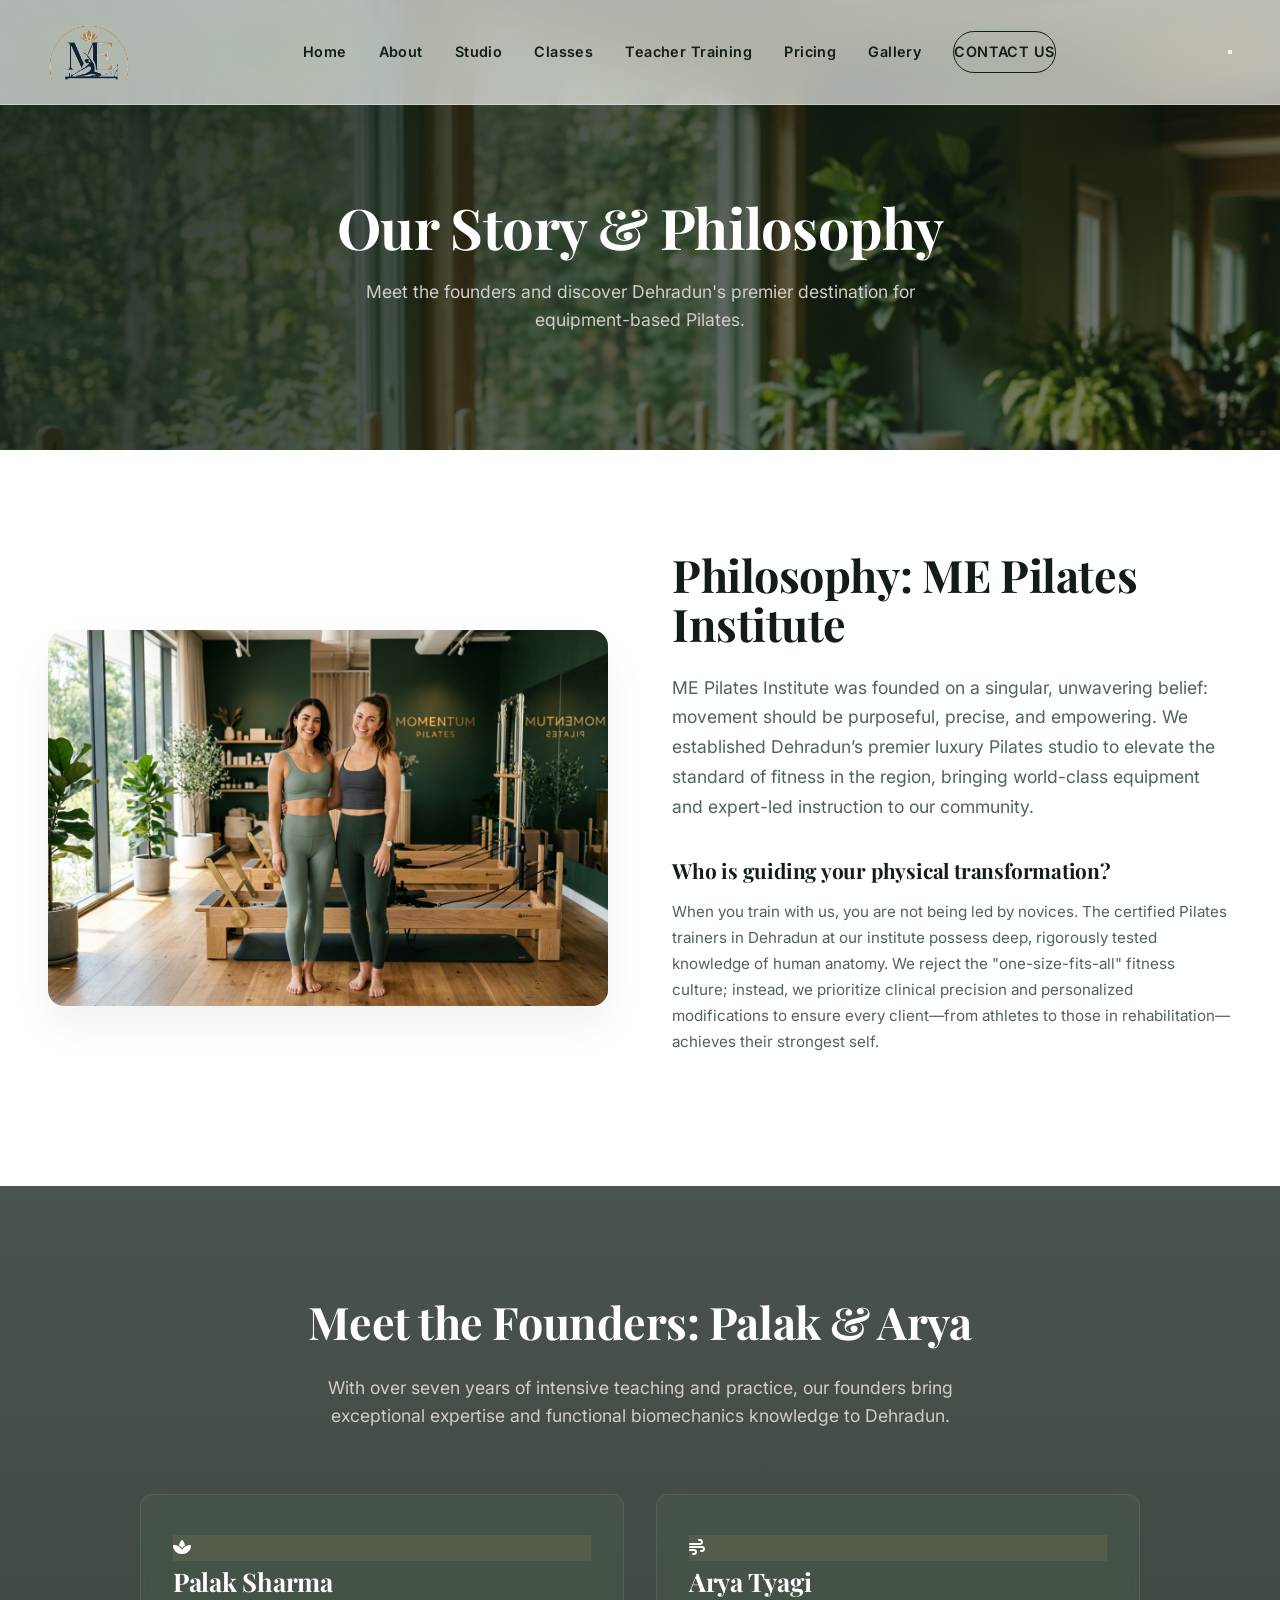
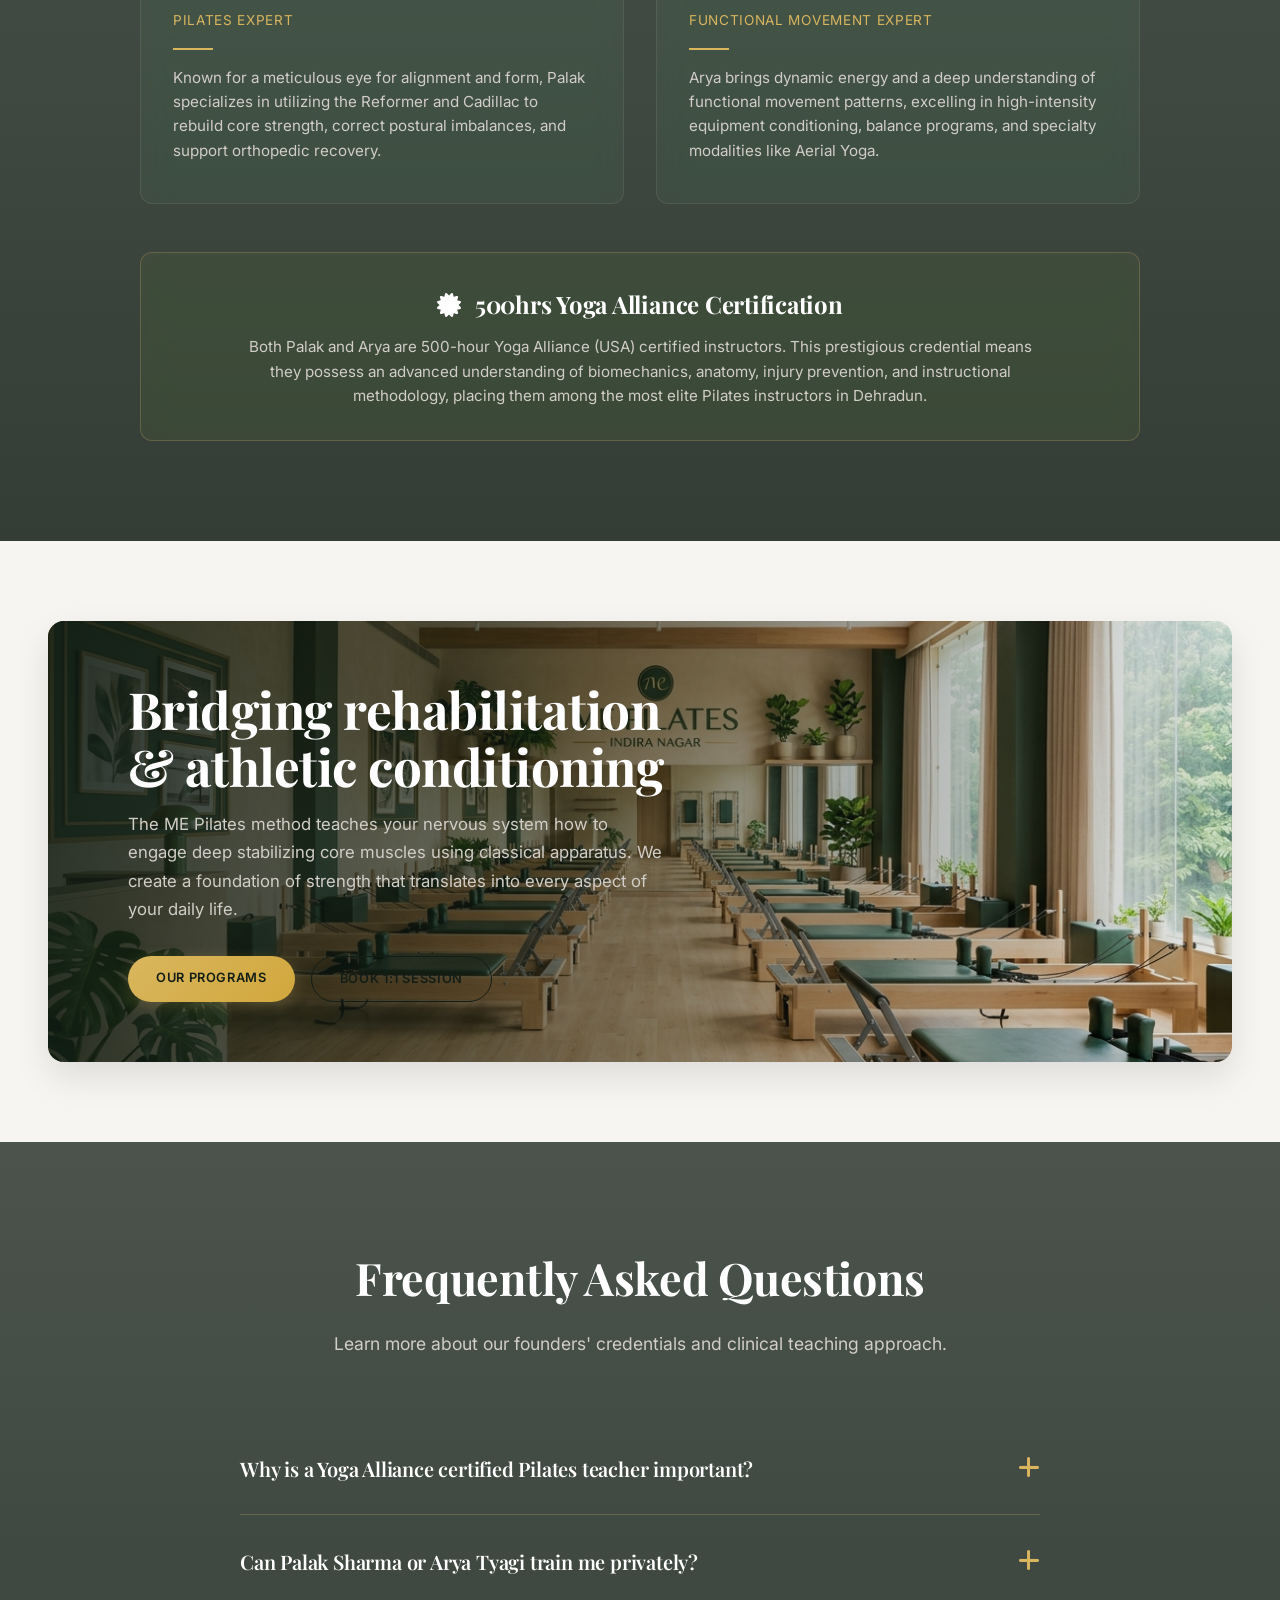
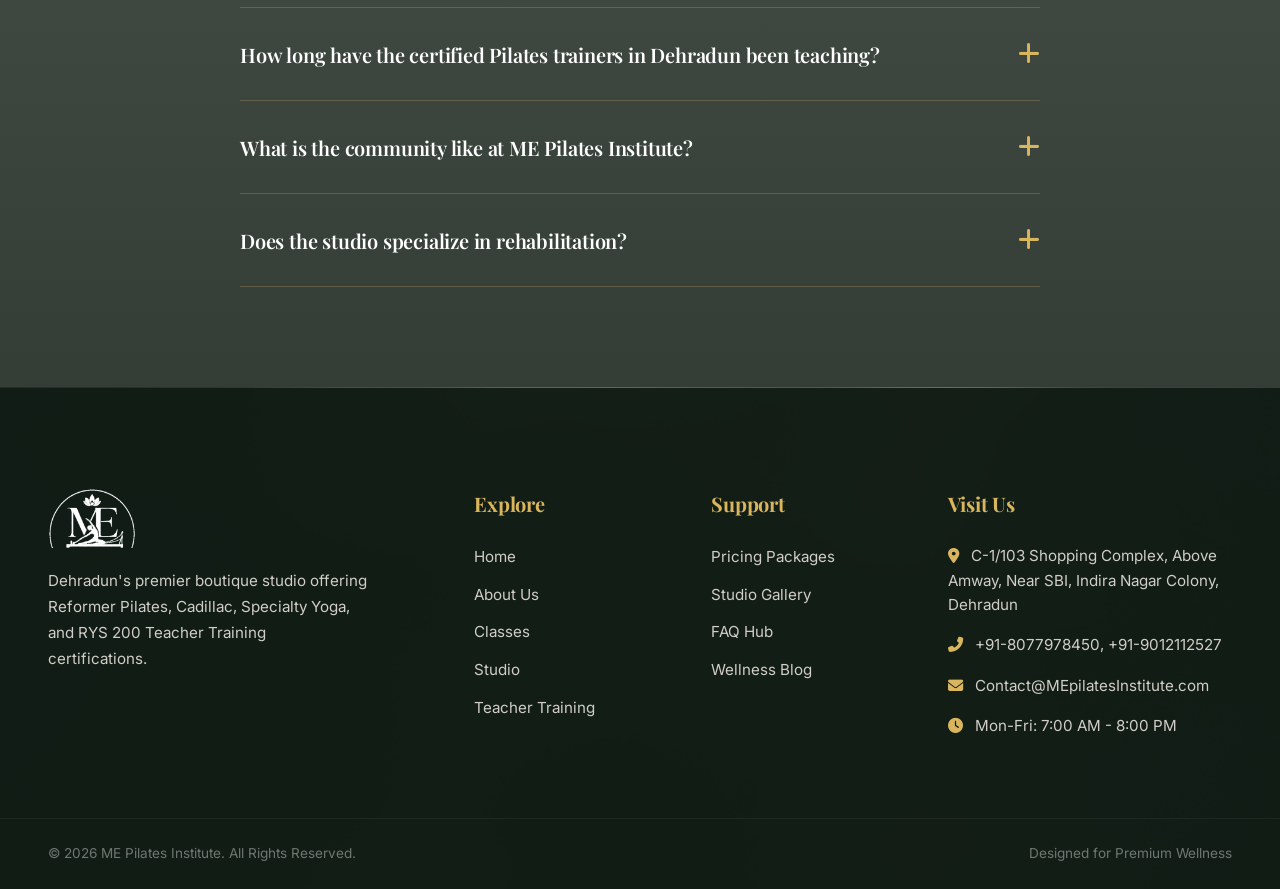
==== about-us.html @ 4b0d1c43 "feat: initial commit of premium ME Pilates Institute website" ====
<!DOCTYPE html>
<html lang="en">
<head>
    <meta charset="UTF-8">
    <meta name="viewport" content="width=device-width, initial-scale=1.0">
    <title>About Us | Certified Pilates Instructors in Dehradun</title>
    <meta name="description" content="Meet Palak Sharma and Arya Tyagi, 500-hour Yoga Alliance certified founders of ME Pilates Institute. Discover our mission to empower through mindful movement.">
    <link rel="icon" type="image/png" href="favicon.png">
    
    <script type="application/ld+json">
    {
      "@context": "https://schema.org",
      "@type": "WebPage",
      "@id": "https://mepilatesinstitute.com/about-us.html#webpage",
      "url": "https://mepilatesinstitute.com/about-us.html",
      "name": "About Us | Certified Pilates Instructors in Dehradun",
      "description": "Meet Palak Sharma and Arya Tyagi, 500-hour Yoga Alliance certified founders of ME Pilates Institute. Discover our mission to empower through mindful movement.",
      "isPartOf": {
        "@id": "https://mepilatesinstitute.com/#website"
      },
      "breadcrumb": {
        "@id": "https://mepilatesinstitute.com/about-us.html#breadcrumb"
      }
    }
    </script>
    
    <link rel="stylesheet" href="css/style.css">
    <link rel="stylesheet" href="https://cdnjs.cloudflare.com/ajax/libs/font-awesome/6.4.0/css/all.min.css">
    <link href="https://fonts.googleapis.com/css2?family=Playfair+Display:ital,wght@0,400..900;1,400..900&family=Inter:wght@300;400;500;600;700&display=swap" rel="stylesheet">
</head>
<body>
    
    <!-- Premium Navigation Header -->
    <header class="site-header">
        <div class="container nav-container">
            <a href="index.html" class="logo-wrapper">
                <img src="assets/images/logo.png" alt="ME Pilates Institute Logo" class="logo-image">
            </a>
            <nav class="site-nav">
                <ul class="nav-list">
                    <li><a href="index.html">Home</a></li>
                    <li><a href="about-us.html" class="active">About</a></li>
                    <li><a href="pilates-studio-dehradun.html">Studio</a></li>
                    <li><a href="pilates-classes-dehradun.html">Classes</a></li>
                    <li><a href="pilates-teacher-training-dehradun.html">Teacher Training</a></li>
                    <li><a href="pricing.html">Pricing</a></li>
                    <li><a href="gallery.html">Gallery</a></li>
                    <li><a href="contact-us.html" class="btn btn-secondary">Contact Us</a></li>
                </ul>
            </nav>
            <button class="mobile-menu-toggle" aria-label="Toggle Navigation">
                <span class="hamburger-bar"></span>
                <span class="hamburger-bar"></span>
                <span class="hamburger-bar"></span>
            </button>
        </div>
    </header>

    <main class="main-content">
        
        <!-- Subpage Hero Section -->
        <section class="hero-section" style="background-image: url('assets/images/classes_hero.jpg'); min-height: 50vh; padding-top: 140px; padding-bottom: 60px;">
            <div class="container" style="position: relative; z-index: 2; text-align: center;">
                <h1 style="color: var(--color-white); font-size: 3.5rem; line-height: 1.1;">Our Story &amp; <span>Philosophy</span></h1>
                <p style="color: var(--color-light-text); font-size: 1.1rem; max-width: 600px; margin: 20px auto 0 auto; font-family: var(--font-body);">Meet the founders and discover Dehradun's premier destination for equipment-based Pilates.</p>
            </div>
        </section>

        <!-- Our Story / Introduction Split (SS2 Style) -->
        <section class="section-padding" style="background-color: var(--color-white);">
            <div class="container feature-split-layout">
                <div class="split-image-container">
                    <img src="assets/images/about_founders.jpg" alt="Palak Sharma and Arya Tyagi standing in ME Pilates Studio">
                </div>
                <div class="split-text-container">
                    <h2>Philosophy: ME Pilates Institute</h2>
                    <p>ME Pilates Institute was founded on a singular, unwavering belief: movement should be purposeful, precise, and empowering. We established Dehradun’s premier luxury Pilates studio to elevate the standard of fitness in the region, bringing world-class equipment and expert-led instruction to our community.</p>
                    
                    <div style="margin-top: 24px;">
                        <h3 style="margin-bottom: 12px; font-size: 1.3rem;">Who is guiding your physical transformation?</h3>
                        <p style="font-size: 0.95rem; color: var(--color-green-light);">When you train with us, you are not being led by novices. The certified Pilates trainers in Dehradun at our institute possess deep, rigorously tested knowledge of human anatomy. We reject the "one-size-fits-all" fitness culture; instead, we prioritize clinical precision and personalized modifications to ensure every client—from athletes to those in rehabilitation—achieves their strongest self.</p>
                    </div>
                </div>
            </div>
        </section>

        <!-- Founders Profiles Grid (SS2 Style Cards) -->
        <section class="section-padding section-dark section-dark-bg" style="background-image: url('assets/images/about_founders.jpg');">
            <div class="container">
                <div class="section-header">
                    <h2>Meet the Founders: Palak &amp; Arya</h2>
                    <p>With over seven years of intensive teaching and practice, our founders bring exceptional expertise and functional biomechanics knowledge to Dehradun.</p>
                </div>
                
                <div class="grid-cards" style="max-width: 1000px; margin: 0 auto;">
                    <div class="power-glass-card" style="background: rgba(255, 255, 255, 0.04); border-radius: 12px; padding: 40px 32px;">
                        <div class="card-icon" style="background: rgba(213, 178, 99, 0.1);"><i class="fas fa-spa"></i></div>
                        <h3 style="color: var(--color-white); font-size: 1.6rem; margin-bottom: 8px;">Palak Sharma</h3>
                        <span style="font-family: var(--font-body); font-size: 0.85rem; color: var(--color-gold); text-transform: uppercase; letter-spacing: 0.05em; display: block; margin-bottom: 16px;">Pilates Expert</span>
                        <div class="power-card-divider"></div>
                        <p class="power-card-desc" style="font-size: 0.95rem;">Known for a meticulous eye for alignment and form, Palak specializes in utilizing the Reformer and Cadillac to rebuild core strength, correct postural imbalances, and support orthopedic recovery.</p>
                    </div>
                    
                    <div class="power-glass-card" style="background: rgba(255, 255, 255, 0.04); border-radius: 12px; padding: 40px 32px;">
                        <div class="card-icon" style="background: rgba(213, 178, 99, 0.1);"><i class="fas fa-wind"></i></div>
                        <h3 style="color: var(--color-white); font-size: 1.6rem; margin-bottom: 8px;">Arya Tyagi</h3>
                        <span style="font-family: var(--font-body); font-size: 0.85rem; color: var(--color-gold); text-transform: uppercase; letter-spacing: 0.05em; display: block; margin-bottom: 16px;">Functional Movement Expert</span>
                        <div class="power-card-divider"></div>
                        <p class="power-card-desc" style="font-size: 0.95rem;">Arya brings dynamic energy and a deep understanding of functional movement patterns, excelling in high-intensity equipment conditioning, balance programs, and specialty modalities like Aerial Yoga.</p>
                    </div>
                </div>

                <!-- Gold Highlight Credentials Banner -->
                <div class="power-glass-card" style="max-width: 1000px; margin: 48px auto 0 auto; background: rgba(213, 178, 99, 0.06); border: 1px solid rgba(213, 178, 99, 0.25); text-align: center; padding: 32px;">
                    <h3 style="color: var(--color-gold); font-size: 1.5rem; margin-bottom: 12px;"><i class="fas fa-certificate" style="margin-right: 8px;"></i> 500hrs Yoga Alliance Certification</h3>
                    <p style="max-width: 800px; margin: 0 auto; font-size: 0.95rem; line-height: 1.6; color: var(--color-light-text); font-family: var(--font-body);">Both Palak and Arya are 500-hour Yoga Alliance (USA) certified instructors. This prestigious credential means they possess an advanced understanding of biomechanics, anatomy, injury prevention, and instructional methodology, placing them among the most elite Pilates instructors in Dehradun.</p>
                </div>
            </div>
        </section>

        <!-- Our Mission & Method Banner (SS3 Style) -->
        <section class="container">
            <div class="promo-banner" style="background-image: url('assets/images/studio_space.jpg');">
                <div class="promo-banner-content" style="max-width: 700px;">
                    <h2>Bridging rehabilitation <br>&amp; athletic conditioning</h2>
                    <p>The ME Pilates method teaches your nervous system how to engage deep stabilizing core muscles using classical apparatus. We create a foundation of strength that translates into every aspect of your daily life.</p>
                    <div class="promo-btn-container">
                        <a href="pilates-classes-dehradun.html" class="btn btn-primary">Our Programs</a>
                        <a href="contact-us.html" class="btn btn-secondary">Book 1:1 Session</a>
                    </div>
                </div>
            </div>
        </section>

        <!-- FAQ Section -->
        <section class="section-padding section-dark section-dark-bg" style="background-image: url('assets/images/footer_bg.jpg');">
            <div class="container">
                <div class="section-header">
                    <h2>Frequently Asked Questions</h2>
                    <p>Learn more about our founders' credentials and clinical teaching approach.</p>
                </div>
                
                <div class="faq-accordion">
                    <div class="faq-item">
                        <button class="faq-trigger">
                            <h3>Why is a Yoga Alliance certified Pilates teacher important?</h3>
                            <span class="faq-icon"><i class="fas fa-plus"></i></span>
                        </button>
                        <div class="faq-content">
                            <p>The 500-hour Yoga Alliance certification requires rigorous, verified study in anatomy, physiology, and teaching methodology. This ensures your instructor understands how to train your body safely, particularly if you have pre-existing injuries or conditions.</p>
                        </div>
                    </div>
                    
                    <div class="faq-item">
                        <button class="faq-trigger">
                            <h3>Can Palak Sharma or Arya Tyagi train me privately?</h3>
                            <span class="faq-icon"><i class="fas fa-plus"></i></span>
                        </button>
                        <div class="faq-content">
                            <p>Yes, both founders offer Private 1:1 sessions. Due to high demand, their private schedules book up quickly. Please contact the studio directly to inquire about their current availability.</p>
                        </div>
                    </div>
                    
                    <div class="faq-item">
                        <button class="faq-trigger">
                            <h3>How long have the certified Pilates trainers in Dehradun been teaching?</h3>
                            <span class="faq-icon"><i class="fas fa-plus"></i></span>
                        </button>
                        <div class="faq-content">
                            <p>Our founders have over seven years of dedicated, professional teaching experience. They have spent thousands of hours analyzing movement and refining their teaching cues to deliver exceptional results.</p>
                        </div>
                    </div>
                    
                    <div class="faq-item">
                        <button class="faq-trigger">
                            <h3>What is the community like at ME Pilates Institute?</h3>
                            <span class="faq-icon"><i class="fas fa-plus"></i></span>
                        </button>
                        <div class="faq-content">
                            <p>Our studio culture is focused, respectful, and highly supportive. We cater to a demographic that values premium health and wellness, ensuring a distraction-free environment where everyone is committed to their personal progress.</p>
                        </div>
                    </div>
                    
                    <div class="faq-item">
                        <button class="faq-trigger">
                            <h3>Does the studio specialize in rehabilitation?</h3>
                            <span class="faq-icon"><i class="fas fa-plus"></i></span>
                        </button>
                        <div class="faq-content">
                            <p>Yes. Our instructors' extensive training allows them to safely program workouts for individuals recovering from back injuries, joint replacements, and postural chronic pain, working in tandem with your medical professional's advice.</p>
                        </div>
                    </div>
                </div>
            </div>
        </section>

    </main>

    <!-- Footer -->
    <footer class="site-footer">
        <div class="container footer-container">
            <div class="footer-brand">
                <img src="assets/images/logo.png" alt="ME Pilates Institute Logo" class="footer-logo" style="height: 60px; width: auto; margin-bottom: 20px; filter: brightness(0) invert(1);">
                <p>Dehradun's premier boutique studio offering Reformer Pilates, Cadillac, Specialty Yoga, and RYS 200 Teacher Training certifications.</p>
            </div>
            
            <div class="footer-links">
                <h4>Explore</h4>
                <ul>
                    <li><a href="index.html">Home</a></li>
                    <li><a href="about-us.html">About Us</a></li>
                    <li><a href="pilates-classes-dehradun.html">Classes</a></li>
                    <li><a href="pilates-studio-dehradun.html">Studio</a></li>
                    <li><a href="pilates-teacher-training-dehradun.html">Teacher Training</a></li>
                </ul>
            </div>

            <div class="footer-links">
                <h4>Support</h4>
                <ul>
                    <li><a href="pricing.html">Pricing Packages</a></li>
                    <li><a href="gallery.html">Studio Gallery</a></li>
                    <li><a href="faq.html">FAQ Hub</a></li>
                    <li><a href="blog.html">Wellness Blog</a></li>
                </ul>
            </div>
            
            <div class="footer-contact">
                <h4>Visit Us</h4>
                <p><i class="fas fa-map-marker-alt" style="color: var(--color-gold); margin-right: 8px;"></i> C-1/103 Shopping Complex, Above Amway, Near SBI, Indira Nagar Colony, Dehradun</p>
                <p><i class="fas fa-phone-alt" style="color: var(--color-gold); margin-right: 8px;"></i> +91-8077978450, +91-9012112527</p>
                <p><i class="fas fa-envelope" style="color: var(--color-gold); margin-right: 8px;"></i> Contact@MEpilatesInstitute.com</p>
                <p><i class="fas fa-clock" style="color: var(--color-gold); margin-right: 8px;"></i> Mon-Fri: 7:00 AM - 8:00 PM</p>
            </div>
        </div>
        
        <div class="container footer-bottom">
            <p>&copy; 2026 ME Pilates Institute. All Rights Reserved.</p>
            <p>Designed for Premium Wellness</p>
        </div>
    </footer>

    <script src="js/main.js"></script>
</body>
</html>
---- css/style.css ----
/* ME Pilates Institute - Premium Modern Design System */

:root {
  /* HSL-based Color Palette */
  --color-green-dark: hsl(145, 25%, 9%);       /* Main dark color (Deep Forest) */
  --color-green-medium: hsl(145, 20%, 15%);   /* Medium forest accent */
  --color-green-light: hsl(145, 12%, 35%);    /* Soft sage green text */
  --color-gold: hsl(43, 62%, 61%);            /* Brushed Gold */
  --color-gold-hover: hsl(43, 62%, 50%);      /* Darker Gold on hover */
  --color-sand-bg: hsl(36, 25%, 96%);         /* Warm light background */
  --color-white: hsl(0, 0%, 100%);
  --color-dark-text: hsl(145, 25%, 15%);
  --color-light-text: hsl(35, 10%, 80%);
  
  /* Fonts - Premium Serif headings & Clean Sans-serif body */
  --font-headings: 'Playfair Display', serif;
  --font-body: 'Inter', sans-serif;
  
  /* Grids & Spacing */
  --container-width: 1600px;
  --base-spacing: 8px;
  
  /* Transitions */
  --transition-smooth: all 0.4s cubic-bezier(0.16, 1, 0.3, 1);
  --transition-fast: all 0.2s ease-in-out;
}

/* Global Reset */
* {
  margin: 0;
  padding: 0;
  box-sizing: border-box;
}

html {
  scroll-behavior: smooth;
  font-size: 16px;
}

body {
  font-family: var(--font-body);
  background-color: var(--color-sand-bg);
  color: var(--color-dark-text);
  line-height: 1.6;
  -webkit-font-smoothing: antialiased;
}

h1, h2, h3, h4 {
  font-family: var(--font-headings);
  font-weight: 700;
  letter-spacing: -0.01em;
  color: var(--color-green-dark);
}

a {
  text-decoration: none;
  color: inherit;
  transition: var(--transition-fast);
}

img {
  max-width: 100%;
  height: auto;
  display: block;
}

/* Container */
.container {
  width: 100%;
  max-width: var(--container-width);
  margin: 0 auto;
  padding: 0 48px;
}

/* --- Premium Sticky Header & Nav --- */
.site-header {
  position: fixed;
  top: 0;
  left: 0;
  right: 0;
  z-index: 1000;
  padding: 24px 0;
  background-color: rgba(255, 255, 255, 0.65);
  backdrop-filter: blur(20px) saturate(180%);
  -webkit-backdrop-filter: blur(20px) saturate(180%);
  border-bottom: 1px solid rgba(255, 255, 255, 0.35);
  box-shadow: 0 4px 30px rgba(0, 0, 0, 0.02);
  transition: var(--transition-smooth);
}

/* Shrink header on scroll - support native scroll animations */
@supports ((animation-timeline: scroll()) and (animation-range: 0% 100%)) {
  @keyframes shrink-header {
    to {
      padding: 12px 0;
      background-color: rgba(255, 255, 255, 0.85);
      border-bottom: 1px solid rgba(255, 255, 255, 0.55);
      box-shadow: 0 8px 32px 0 rgba(17, 29, 21, 0.04);
    }
  }
  
  .site-header {
    animation: shrink-header auto linear both;
    animation-timeline: scroll(block root);
    animation-range: 0px 100px;
  }
}

/* JS Fallback Class (Applied when scroll timeline isn't supported) */
.site-header.shrunk {
  padding: 12px 0;
  background-color: rgba(255, 255, 255, 0.85);
  border-bottom: 1px solid rgba(255, 255, 255, 0.55);
  box-shadow: 0 8px 32px 0 rgba(17, 29, 21, 0.04);
}

.nav-container {
  display: flex;
  justify-content: space-between;
  align-items: center;
}

/* Logo styling */
.logo-wrapper {
  display: flex;
  align-items: center;
}

.logo-image {
  height: 56px;
  width: auto;
  transition: var(--transition-smooth);
}

/* Shrink logo on scroll */
@supports ((animation-timeline: scroll()) and (animation-range: 0% 100%)) {
  @keyframes shrink-logo {
    to {
      height: 42px;
    }
  }
  .logo-image {
    animation: shrink-logo auto linear both;
    animation-timeline: scroll(block root);
    animation-range: 0px 100px;
  }
}

.site-header.shrunk .logo-image {
  height: 42px;
}

.site-nav {
  display: flex;
  align-items: center;
}

.nav-list {
  display: flex;
  list-style: none;
  gap: 32px;
  align-items: center;
}

.nav-list a {
  font-family: var(--font-body);
  font-weight: 600;
  font-size: 0.9rem;
  color: var(--color-green-dark);
  position: relative;
  padding: 8px 0;
  letter-spacing: 0.03em;
}

/* Hover sliding underline */
.nav-list a::after {
  content: '';
  position: absolute;
  bottom: 0;
  left: 0;
  width: 100%;
  height: 2px;
  background-color: var(--color-gold);
  transform: scaleX(0);
  transform-origin: right;
  transition: transform 0.3s cubic-bezier(0.16, 1, 0.3, 1);
}

.nav-list a:hover {
  color: var(--color-gold);
}

.nav-list a:hover::after {
  transform: scaleX(1);
  transform-origin: left;
}

/* --- Premium Buttons --- */
.btn {
  display: inline-block;
  padding: 12px 28px;
  font-family: var(--font-body);
  font-weight: 600;
  font-size: 0.8rem;
  text-transform: uppercase;
  letter-spacing: 0.05em;
  border-radius: 50px; /* Pill shape for premium feel */
  cursor: pointer;
  transition: var(--transition-smooth);
}

.btn-primary {
  background: linear-gradient(135deg, var(--color-gold) 0%, hsl(43, 62%, 53%) 100%);
  color: var(--color-green-dark);
  border: none;
  box-shadow: 0 4px 15px rgba(213, 178, 99, 0.25);
}

.btn-primary:hover {
  transform: translateY(-2px);
  box-shadow: 0 6px 20px rgba(213, 178, 99, 0.35);
  background: linear-gradient(135deg, hsl(43, 62%, 53%) 0%, var(--color-gold) 100%);
}

.btn-secondary {
  background: transparent;
  color: var(--color-green-dark);
  border: 1px solid var(--color-green-dark);
}

.btn-secondary:hover {
  background-color: var(--color-green-dark);
  color: var(--color-white);
  border-color: var(--color-green-dark);
  box-shadow: 0 4px 15px rgba(17, 29, 21, 0.15);
}

.btn-group {
  display: flex;
  gap: 16px;
  flex-wrap: wrap;
}

@media (max-width: 1024px) {
  .btn-group {
    justify-content: center;
  }
}

/* --- Hero Section & Floating Glass Form --- */
.hero-section {
  position: relative;
  min-height: 100vh;
  display: flex;
  align-items: center;
  background-image: url('../assets/images/hero_desktop.jpg');
  background-size: cover;
  background-position: center;
  background-attachment: fixed;
  padding-top: 120px;
  padding-bottom: 60px;
  overflow: hidden;
}

@media (max-width: 768px) {
  .hero-section {
    background-image: url('../assets/images/hero_mobile.jpg');
    background-attachment: scroll; /* Better scroll rendering on mobile */
  }
}

.hero-section::before {
  content: '';
  position: absolute;
  top: 0;
  left: 0;
  right: 0;
  bottom: 0;
  background: linear-gradient(135deg, rgba(17, 29, 21, 0.92) 0%, rgba(17, 29, 21, 0.5) 100%);
  z-index: 1;
}

.hero-grid {
  position: relative;
  z-index: 2;
  display: grid;
  grid-template-columns: 1fr 1fr;
  gap: 64px;
  align-items: center;
}

.hero-text-block {
  color: var(--color-white);
}

.hero-text-block h1 {
  color: var(--color-white);
  font-size: 3.8rem;
  line-height: 1.1;
  margin-bottom: 24px;
}

.hero-text-block h1 span {
  display: block;
  font-style: italic;
  font-weight: 400;
  color: var(--color-gold);
}

.hero-text-block p {
  font-size: 1.15rem;
  line-height: 1.7;
  color: var(--color-light-text);
  margin-bottom: 32px;
  max-width: 500px;
}

/* Glassmorphism Enquiry Card */
.glass-card {
  background: rgba(27, 42, 34, 0.75);
  backdrop-filter: blur(20px) saturate(180%);
  border: 1px solid rgba(255, 255, 255, 0.08);
  border-radius: 12px;
  padding: 24px;
  box-shadow: 0 20px 40px rgba(0, 0, 0, 0.35);
  color: var(--color-white);
  max-width: 440px;
  width: 100%;
  justify-self: end;
}

.glass-card h2 {
  color: var(--color-white);
  font-size: 1.45rem;
  margin-bottom: 8px;
  border-left: 3px solid var(--color-gold);
  padding-left: 10px;
}

.glass-card p {
  color: var(--color-light-text);
  font-size: 0.85rem;
  margin-bottom: 16px;
}

/* Premium Form Elements */
.form-group {
  margin-bottom: 12px;
}

.form-group label {
  display: block;
  font-family: var(--font-body);
  font-weight: 600;
  font-size: 0.7rem;
  text-transform: uppercase;
  letter-spacing: 0.05em;
  color: var(--color-gold);
  margin-bottom: 4px;
}

.form-group input, 
.form-group select, 
.form-group textarea {
  width: 100%;
  padding: 10px 12px;
  background: rgba(255, 255, 255, 0.05);
  border: 1px solid rgba(255, 255, 255, 0.15);
  border-radius: 4px;
  color: var(--color-white);
  font-family: var(--font-body);
  font-size: 0.9rem;
  transition: var(--transition-fast);
}

.form-group input::placeholder, 
.form-group textarea::placeholder {
  color: rgba(255, 255, 255, 0.3);
}

.form-group input:focus, 
.form-group select:focus, 
.form-group textarea:focus {
  outline: none;
  background: rgba(255, 255, 255, 0.08);
  border-color: var(--color-gold);
  box-shadow: 0 0 10px rgba(213, 178, 99, 0.2);
}

.form-group select option {
  background-color: var(--color-green-dark);
  color: var(--color-white);
}

/* --- Section Layouts --- */
.section-padding {
  padding: 100px 0;
}

.section-dark {
  position: relative;
  background-color: var(--color-green-dark);
  color: var(--color-white);
  z-index: 1;
}

.section-dark-bg {
  background-size: cover;
  background-position: center;
  background-attachment: fixed;
}

.section-dark-bg::before {
  content: '';
  position: absolute;
  inset: 0;
  background: linear-gradient(rgba(17, 29, 21, 0.75), rgba(17, 29, 21, 0.85));
  z-index: -1;
}

.section-dark h2,
.section-dark h3,
.section-dark h4 {
  color: var(--color-white) !important;
}

.section-dark h2 span,
.section-dark h3 span,
.section-dark h4 span {
  color: var(--color-gold) !important;
}

.section-header {
  text-align: center;
  max-width: 700px;
  margin: 0 auto 64px auto;
}

.section-header h2 {
  font-size: 2.8rem;
  margin-bottom: 16px;
}

.section-header p {
  color: var(--color-green-light);
  font-size: 1.1rem;
}

.section-dark .section-header p {
  color: var(--color-light-text);
}

/* --- Horizontal Scrolling / Carousel (SS1) --- */
.carousel-container {
  position: relative;
  width: 100%;
}

.carousel-header-flex {
  display: flex;
  justify-content: space-between;
  align-items: flex-end;
  margin-bottom: 40px;
}

.carousel-header-flex h2 {
  font-size: 2.8rem;
  max-width: 600px;
}

.carousel-arrows {
  display: flex;
  gap: 12px;
}

.arrow-btn {
  width: 48px;
  height: 48px;
  border-radius: 50%;
  border: 1px solid var(--color-green-light);
  background: transparent;
  color: var(--color-green-dark);
  display: flex;
  align-items: center;
  justify-content: center;
  cursor: pointer;
  transition: var(--transition-fast);
  font-size: 1.2rem;
  outline: none;
}

.arrow-btn:hover {
  border-color: var(--color-gold);
  color: var(--color-gold);
  background-color: var(--color-green-dark);
}

.carousel-track {
  display: flex;
  gap: 24px;
  overflow-x: auto;
  scroll-behavior: smooth;
  scroll-snap-type: x mandatory;
  padding-bottom: 24px;
  scrollbar-width: none; /* Hide scrollbar Firefox */
  -ms-overflow-style: none; /* Hide scrollbar IE */
}

.carousel-track::-webkit-scrollbar {
  display: none; /* Hide scrollbar Chrome/Safari */
}

.carousel-card {
  flex: 0 0 calc(25% - 18px); /* 4 cards on desktop */
  min-width: 280px;
  height: 420px;
  border-radius: 16px;
  overflow: hidden;
  position: relative;
  scroll-snap-align: start;
  box-shadow: 0 10px 25px rgba(0, 0, 0, 0.05);
  transition: var(--transition-smooth);
}

.carousel-card::before {
  content: '';
  position: absolute;
  top: 0; left: 0; right: 0; bottom: 0;
  background: linear-gradient(to top, rgba(17, 29, 21, 0.9) 0%, rgba(17, 29, 21, 0.3) 60%, rgba(17, 29, 21, 0.1) 100%);
  z-index: 1;
  transition: var(--transition-smooth);
}

.carousel-card-img {
  width: 100%;
  height: 100%;
  object-fit: cover;
  transition: var(--transition-smooth);
}

.carousel-card:hover .carousel-card-img {
  transform: scale(1.05);
}

.carousel-card:hover::before {
  background: linear-gradient(to top, rgba(17, 29, 21, 0.95) 0%, rgba(17, 29, 21, 0.4) 60%, rgba(17, 29, 21, 0.1) 100%);
}

.carousel-card-content {
  position: absolute;
  bottom: 0; left: 0; right: 0;
  padding: 32px 24px;
  z-index: 2;
  color: var(--color-white);
  display: flex;
  flex-direction: column;
  justify-content: flex-end;
  height: 100%;
}

.carousel-card-content p {
  font-size: 0.9rem;
  line-height: 1.5;
  margin-bottom: 20px;
  color: var(--color-light-text);
  font-family: var(--font-body);
}

.carousel-card-btn {
  display: inline-block;
  padding: 10px 24px;
  border: 1px solid rgba(255, 255, 255, 0.3);
  border-radius: 50px;
  font-family: var(--font-body);
  font-weight: 600;
  font-size: 0.75rem;
  color: var(--color-white);
  text-transform: uppercase;
  letter-spacing: 0.05em;
  text-align: center;
  transition: var(--transition-fast);
}

.carousel-card-btn:hover {
  background-color: var(--color-white);
  color: var(--color-green-dark);
  border-color: var(--color-white);
  box-shadow: 0 4px 15px rgba(255, 255, 255, 0.15);
}

@media (max-width: 1024px) {
  .carousel-card {
    flex: 0 0 calc(50% - 12px); /* 2 cards on tablet */
  }
}

@media (max-width: 768px) {
  .carousel-card {
    flex: 0 0 82%; /* Swipe hint on mobile */
  }
  .carousel-arrows {
    display: none;
  }
  .carousel-header-flex h2 {
    font-size: 2.2rem;
  }
}

/* --- Power & Precision: Text-Over-Background Split (SS2) --- */
.power-section {
  background-color: var(--color-green-dark);
  color: var(--color-white);
  position: relative;
  overflow: hidden;
}

.power-grid {
  display: grid;
  grid-template-columns: 1.1fr 0.9fr;
  gap: 64px;
  align-items: center;
}

.power-content-wrapper h2 {
  color: var(--color-white);
  font-size: 2.8rem;
  line-height: 1.1;
  margin-bottom: 40px;
}

.power-content-wrapper h2 span {
  display: block;
  font-style: italic;
  font-weight: 400;
  color: var(--color-gold);
}

.power-cards-grid {
  display: grid;
  grid-template-columns: 1fr 1fr;
  gap: 24px;
}

.grid-cards {
  display: grid;
  grid-template-columns: repeat(auto-fit, minmax(300px, 1fr));
  gap: 32px;
}

@media (max-width: 768px) {
  .grid-cards {
    grid-template-columns: 1fr;
    gap: 24px;
  }
}

.power-glass-card {
  background: rgba(255, 255, 255, 0.03);
  backdrop-filter: blur(12px) saturate(180%);
  border: 1px solid rgba(255, 255, 255, 0.08);
  border-radius: 12px;
  padding: 32px 24px;
  transition: var(--transition-smooth);
}

.power-glass-card:hover {
  background: rgba(255, 255, 255, 0.06);
  border-color: rgba(213, 178, 99, 0.3);
  transform: translateY(-4px);
}

.power-card-title {
  font-family: var(--font-headings);
  font-size: 1.35rem;
  color: var(--color-white);
  margin-bottom: 12px;
}

.power-card-divider {
  width: 40px;
  height: 2px;
  background-color: var(--color-gold);
  margin-bottom: 16px;
}

.power-card-desc {
  font-size: 0.85rem;
  line-height: 1.6;
  color: var(--color-light-text);
  font-family: var(--font-body);
}

.power-image-container {
  position: relative;
  border-radius: 16px;
  overflow: hidden;
  height: 520px;
  box-shadow: 0 20px 40px rgba(0, 0, 0, 0.3);
}

.power-image-container::before {
  content: '';
  position: absolute;
  top: 0; left: 0; right: 0; bottom: 0;
  background: linear-gradient(to top, rgba(17, 29, 21, 0.4) 0%, rgba(17, 29, 21, 0) 100%);
  z-index: 1;
}

.power-image {
  width: 100%;
  height: 100%;
  object-fit: cover;
}

@media (max-width: 1024px) {
  .power-grid {
    grid-template-columns: 1fr;
    gap: 48px;
  }
  .power-image-container {
    height: 400px;
  }
}

@media (max-width: 600px) {
  .power-cards-grid {
    grid-template-columns: 1fr;
  }
}

/* --- Premium Feature Promo Banner (SS3) --- */
.promo-banner {
  position: relative;
  border-radius: 16px;
  overflow: hidden;
  min-height: 420px;
  display: flex;
  align-items: center;
  background-size: cover;
  background-position: center;
  margin: 80px 0;
  box-shadow: 0 15px 35px rgba(0, 0, 0, 0.1);
}

.promo-banner::before {
  content: '';
  position: absolute;
  top: 0; left: 0; right: 0; bottom: 0;
  background: linear-gradient(90deg, rgba(17, 29, 21, 0.85) 0%, rgba(17, 29, 21, 0.4) 60%, rgba(17, 29, 21, 0.1) 100%);
  z-index: 1;
}

.promo-banner-content {
  position: relative;
  z-index: 2;
  padding: 60px 80px;
  max-width: 650px;
  color: var(--color-white);
}

.promo-banner-content h2 {
  color: var(--color-white);
  font-size: 3.2rem;
  line-height: 1.1;
  margin-bottom: 16px;
}

.promo-banner-content p {
  font-size: 1.05rem;
  line-height: 1.7;
  color: var(--color-light-text);
  margin-bottom: 32px;
  font-family: var(--font-body);
}

.promo-btn-container {
  display: flex;
  gap: 16px;
}

@media (max-width: 768px) {
  .promo-banner {
    min-height: 380px;
    margin: 40px 0;
  }
  .promo-banner-content {
    padding: 40px 24px;
  }
  .promo-banner-content h2 {
    font-size: 2.2rem;
  }
  .promo-btn-container {
    flex-direction: column;
    gap: 12px;
  }
}

/* --- Membership Split & Collage (SS4) --- */
.collage-section {
  background-color: var(--color-sand-bg);
}

.collage-grid {
  display: grid;
  grid-template-columns: 1fr 1fr;
  gap: 80px;
  align-items: center;
}

.collage-text-container h2 {
  font-size: 3rem;
  line-height: 1.1;
  margin-bottom: 24px;
}

.collage-text-container h2 span {
  display: block;
  font-style: italic;
  font-weight: 400;
  color: var(--color-gold);
}

.collage-text-container p {
  font-size: 1.1rem;
  line-height: 1.7;
  color: var(--color-green-light);
  margin-bottom: 32px;
}

.collage-bullet-list {
  list-style: none;
  margin-bottom: 40px;
}

.collage-bullet-list li {
  margin-bottom: 24px;
}

.collage-bullet-title {
  font-family: var(--font-headings);
  font-weight: 700;
  font-size: 1.25rem;
  color: var(--color-gold);
  margin-bottom: 4px;
}

.collage-bullet-desc {
  font-size: 0.95rem;
  line-height: 1.5;
  color: var(--color-green-light);
  font-family: var(--font-body);
}

.collage-price {
  font-family: var(--font-headings);
  font-size: 2.4rem;
  font-weight: 700;
  color: var(--color-green-dark);
  margin-bottom: 32px;
}

.collage-price span {
  font-size: 1rem;
  font-weight: 400;
  font-family: var(--font-body);
  color: var(--color-green-light);
}

/* Overlapping Image Collage */
.collage-image-container {
  position: relative;
  height: 520px;
  width: 100%;
}

.collage-photo {
  position: absolute;
  border-radius: 12px;
  overflow: hidden;
  box-shadow: 0 15px 35px rgba(0, 0, 0, 0.12);
  border: 4px solid var(--color-white);
  transition: var(--transition-smooth);
}

.collage-photo:hover {
  transform: scale(1.05) translateY(-8px);
  box-shadow: 0 25px 50px rgba(0, 0, 0, 0.2);
  z-index: 10 !important;
}

/* Overlapping photo positioning layout */
.photo-1 {
  top: 0;
  right: 15%;
  width: 48%;
  height: 220px;
  z-index: 3;
}

.photo-2 {
  top: 60px;
  left: 0;
  width: 35%;
  height: 200px;
  z-index: 2;
}

.photo-3 {
  top: 180px;
  right: 0;
  width: 48%;
  height: 300px;
  z-index: 4;
}

.photo-4 {
  top: 280px;
  left: 5%;
  width: 45%;
  height: 220px;
  z-index: 5;
}

.collage-photo img {
  width: 100%;
  height: 100%;
  object-fit: cover;
}

@media (max-width: 1024px) {
  .collage-grid {
    grid-template-columns: 1fr;
    gap: 60px;
  }
  .collage-image-container {
    height: 420px;
    max-width: 500px;
    margin: 0 auto;
  }
}

/* --- Welcome / Split highlights --- */
.feature-split-layout {
  display: grid;
  grid-template-columns: 1fr 1fr;
  gap: 64px;
  align-items: center;
}

.split-image-container {
  position: relative;
  border-radius: 16px;
  overflow: hidden;
  box-shadow: 0 20px 40px rgba(0,0,0,0.06);
}

.split-text-container h2 {
  font-size: 2.8rem;
  line-height: 1.1;
  margin-bottom: 24px;
}

.split-text-container p {
  font-size: 1.1rem;
  line-height: 1.7;
  color: var(--color-green-light);
  margin-bottom: 32px;
}

.highlight-list {
  list-style: none;
  margin-bottom: 40px;
}

.highlight-list li {
  position: relative;
  padding-left: 32px;
  margin-bottom: 16px;
  font-family: var(--font-body);
  font-weight: 500;
}

.highlight-list li::before {
  content: '\f00c';
  font-family: 'Font Awesome 6 Free';
  font-weight: 900;
  position: absolute;
  left: 0;
  top: 2px;
  color: var(--color-gold);
  font-size: 0.95rem;
}

/* --- FAQ Accordion --- */
.faq-accordion {
  max-width: 800px;
  margin: 0 auto;
}

.faq-item {
  border-bottom: 1px solid rgba(213, 178, 99, 0.25);
  padding: 24px 0;
}

.faq-trigger {
  width: 100%;
  background: none;
  border: none;
  display: flex;
  justify-content: space-between;
  align-items: center;
  text-align: left;
  cursor: pointer;
  padding: 8px 0;
}

.faq-trigger h3 {
  font-family: var(--font-headings);
  font-size: 1.25rem;
  font-weight: 600;
  color: var(--color-white);
  transition: var(--transition-fast);
}

.faq-trigger:hover h3 {
  color: var(--color-gold);
}

.faq-icon {
  font-size: 1.5rem;
  color: var(--color-gold);
  transition: transform 0.3s ease;
}

.faq-item.open .faq-icon {
  transform: rotate(45deg);
}

.faq-content {
  max-height: 0;
  overflow: hidden;
  transition: max-height 0.3s cubic-bezier(0.16, 1, 0.3, 1);
}

.faq-content p {
  padding-top: 16px;
  color: var(--color-light-text);
  font-size: 0.95rem;
  line-height: 1.7;
}

/* --- Premium Footer --- */
.site-footer {
  background-color: var(--color-green-dark);
  color: var(--color-white);
  padding: 100px 0 24px 0;
  position: relative;
  background-image: url('../assets/images/footer_bg.jpg');
  background-size: cover;
  background-position: center;
  border-top: 1px solid rgba(213, 178, 99, 0.15);
}

.site-footer::before {
  content: '';
  position: absolute;
  top: 0;
  left: 0;
  right: 0;
  bottom: 0;
  background: rgba(17, 29, 21, 0.96);
  z-index: 1;
}

.footer-container {
  position: relative;
  z-index: 2;
  display: grid;
  grid-template-columns: 2fr 1fr 1fr 1.5fr;
  gap: 48px;
  margin-bottom: 64px;
}

.footer-brand h3 {
  color: var(--color-white);
  font-size: 1.6rem;
  margin-bottom: 16px;
}

.footer-brand p {
  color: var(--color-light-text);
  font-size: 0.95rem;
  line-height: 1.7;
  max-width: 320px;
}

.footer-links h4,
.footer-contact h4 {
  font-family: var(--font-headings);
  font-size: 1.25rem;
  color: var(--color-gold);
  margin-bottom: 24px;
  position: relative;
}

.footer-links ul {
  list-style: none;
}

.footer-links ul li {
  margin-bottom: 12px;
}

.footer-links ul a {
  color: var(--color-light-text);
  font-size: 0.95rem;
}

.footer-links ul a:hover {
  color: var(--color-gold);
  padding-left: 4px;
}

.footer-contact p {
  color: var(--color-light-text);
  font-size: 0.95rem;
  margin-bottom: 16px;
  line-height: 1.6;
}

.footer-bottom {
  position: relative;
  z-index: 2;
  border-top: 1px solid rgba(255, 255, 255, 0.05);
  padding-top: 24px;
  display: flex;
  justify-content: space-between;
  font-size: 0.85rem;
  color: rgba(255, 255, 255, 0.4);
}

/* --- Mobile Menu & Responsive --- */
@media (max-width: 1024px) {
  .hero-grid {
    grid-template-columns: 1fr;
    gap: 48px;
  }
  
  .hero-text-block {
    text-align: center;
  }
  
  .hero-text-block h1 {
    font-size: 3rem;
  }
  
  .hero-text-block p {
    margin-left: auto;
    margin-right: auto;
  }
  
  .feature-split-layout {
    grid-template-columns: 1fr;
    gap: 48px;
  }
}

@media (max-width: 768px) {
  .container {
    padding: 0 20px;
  }

  .site-header {
    background-color: rgba(255, 255, 255, 0.85);
    backdrop-filter: blur(15px);
    -webkit-backdrop-filter: blur(15px);
    border-bottom: 1px solid rgba(255, 255, 255, 0.45);
    padding: 14px 0;
  }
  
  .logo-image {
    height: 38px;
  }
  
  /* Mobile Menu Toggle Button */
  .mobile-menu-toggle {
    display: flex;
    flex-direction: column;
    justify-content: space-between;
    width: 26px;
    height: 18px;
    background: transparent;
    border: none;
    cursor: pointer;
    padding: 0;
    z-index: 1100;
  }
  
  .mobile-menu-toggle .hamburger-bar {
    width: 100%;
    height: 2px;
    background-color: var(--color-green-dark);
    transition: all 0.3s cubic-bezier(0.16, 1, 0.3, 1);
    border-radius: 2px;
  }
  
  .mobile-menu-toggle.active .hamburger-bar:nth-child(1) {
    transform: translateY(8px) rotate(45deg);
  }
  
  .mobile-menu-toggle.active .hamburger-bar:nth-child(2) {
    opacity: 0;
  }
  
  .mobile-menu-toggle.active .hamburger-bar:nth-child(3) {
    transform: translateY(-8px) rotate(-45deg);
  }
  
  /* Mobile Slide-out Drawer */
  .site-nav {
    position: fixed;
    top: 0;
    right: -100%;
    width: 290px;
    height: 100vh;
    background: rgba(255, 255, 255, 0.98);
    backdrop-filter: blur(25px);
    -webkit-backdrop-filter: blur(25px);
    padding: 100px 32px 40px;
    box-shadow: -10px 0 40px rgba(17, 29, 21, 0.12);
    transition: right 0.4s cubic-bezier(0.16, 1, 0.3, 1);
    z-index: 1050;
    display: block;
  }
  
  .site-nav.active {
    right: 0;
  }
  
  .nav-list {
    display: flex !important;
    flex-direction: column;
    gap: 22px;
    align-items: flex-start;
  }
  
  .nav-list li {
    width: 100%;
  }
  
  .nav-list li a {
    font-size: 1.1rem;
    font-weight: 500;
    color: var(--color-green-dark);
    display: block;
    padding: 8px 0;
    border-bottom: 1px solid rgba(17, 29, 21, 0.05);
    transition: var(--transition-smooth);
  }
  
  .nav-list li a:hover {
    color: var(--color-gold);
    padding-left: 6px;
  }
  
  .nav-list li a.btn {
    border-bottom: none;
    text-align: center;
    margin-top: 12px;
  }
  
  body.menu-open {
    overflow: hidden;
  }
  
  .section-padding {
    padding: 60px 0;
  }
  
  .footer-container {
    grid-template-columns: 1fr;
    gap: 32px;
  }
  
  .footer-bottom {
    flex-direction: column;
    gap: 12px;
    text-align: center;
  }
}

/* --- Horizontal Curriculum Cards --- */
.curriculum-list {
  display: flex;
  flex-direction: column;
  gap: 40px;
  max-width: 1100px;
  margin: 0 auto;
}

.horizontal-card {
  display: flex;
  background: rgba(255, 255, 255, 0.03);
  backdrop-filter: blur(12px) saturate(180%);
  -webkit-backdrop-filter: blur(12px) saturate(180%);
  border: 1px solid rgba(255, 255, 255, 0.08);
  border-radius: 16px;
  overflow: hidden;
  transition: var(--transition-smooth);
}

.horizontal-card:hover {
  background: rgba(255, 255, 255, 0.06);
  border-color: rgba(213, 178, 99, 0.3);
  transform: translateY(-4px);
  box-shadow: 0 20px 40px rgba(0, 0, 0, 0.25);
}

.horizontal-card-image {
  flex: 0 0 40%;
  position: relative;
  overflow: hidden;
}

.horizontal-card-image img {
  width: 100%;
  height: 100%;
  object-fit: cover;
  transition: transform 0.6s ease;
}

.horizontal-card:hover .horizontal-card-image img {
  transform: scale(1.05);
}

.horizontal-card-content {
  flex: 1;
  padding: 40px;
  display: flex;
  flex-direction: column;
  justify-content: center;
}

.level-badge {
  display: inline-block;
  align-self: flex-start;
  background: rgba(213, 178, 99, 0.15);
  border: 1px solid var(--color-gold);
  color: var(--color-gold);
  font-family: var(--font-body);
  font-size: 0.75rem;
  text-transform: uppercase;
  font-weight: 600;
  letter-spacing: 0.05em;
  padding: 4px 12px;
  border-radius: 20px;
  margin-bottom: 16px;
}

.horizontal-card-content h3 {
  font-size: 1.8rem;
  margin-bottom: 12px;
}

.horizontal-card-content p {
  color: var(--color-light-text);
  font-size: 0.95rem;
  margin-bottom: 24px;
  line-height: 1.6;
}

.curriculum-bullets {
  list-style: none;
  padding: 0;
  margin: 0;
  display: grid;
  grid-template-columns: repeat(auto-fit, minmax(240px, 1fr));
  gap: 12px;
}

.curriculum-bullets li {
  font-size: 0.85rem;
  color: var(--color-light-text);
  display: flex;
  align-items: center;
  gap: 8px;
}

.curriculum-bullets li i {
  color: var(--color-gold);
  font-size: 0.8rem;
}

/* Mobile responsive for horizontal cards */
@media (max-width: 768px) {
  .horizontal-card {
    flex-direction: column;
  }
  .horizontal-card-image {
    flex: 0 0 200px;
    height: 200px;
  }
  .horizontal-card-content {
    padding: 24px;
  }
  .horizontal-card-content h3 {
    font-size: 1.5rem;
  }
}

/* --- Pricing Section Grid & Normal Modern Cards (No Glassmorphism) --- */
.pricing-grid {
  display: grid;
  grid-template-columns: repeat(3, 1fr);
  gap: 32px;
  max-width: 1150px;
  margin: 40px auto 0 auto;
}

.pricing-card {
  background: #16241c; /* Solid rich dark green - matches page theme */
  border: 1px solid rgba(213, 178, 99, 0.25);
  border-radius: 16px;
  padding: 44px 32px;
  display: flex;
  flex-direction: column;
  transition: var(--transition-smooth);
  box-shadow: 0 15px 35px rgba(0, 0, 0, 0.2);
}

.pricing-card:hover {
  transform: translateY(-8px);
  border-color: var(--color-gold);
  box-shadow: 0 25px 50px rgba(0, 0, 0, 0.35);
}

.pricing-card.featured {
  border: 2px solid var(--color-gold);
  background: #1b2d22; /* Slightly lighter/richer solid green for featured card */
  box-shadow: 0 20px 45px rgba(213, 178, 99, 0.1);
}

.pricing-card .card-icon {
  width: 60px;
  height: 60px;
  background: rgba(255, 255, 255, 0.05);
  border-radius: 50%;
  display: flex;
  align-items: center;
  justify-content: center;
  margin-bottom: 24px;
  font-size: 1.5rem;
  color: var(--color-gold);
}

.pricing-card.featured .card-icon {
  background: rgba(213, 178, 99, 0.15);
}

.pricing-card h3 {
  color: var(--color-white) !important;
  font-size: 1.6rem;
  margin-bottom: 8px;
}

.pricing-card .power-card-divider {
  width: 40px;
  height: 2px;
  background-color: var(--color-gold);
  margin-bottom: 16px;
}

.pricing-card p {
  font-size: 0.85rem;
  color: var(--color-gold);
  text-transform: uppercase;
  margin-bottom: 24px;
  letter-spacing: 0.03em;
  font-weight: 600;
}

.pricing-card .highlight-list {
  list-style: none;
  padding: 0;
  margin: 0 0 40px 0;
  display: flex;
  flex-direction: column;
  gap: 16px;
  flex-grow: 1;
}

.pricing-card .highlight-list li {
  color: var(--color-light-text) !important;
  font-size: 0.95rem;
  display: flex;
  align-items: center;
  gap: 12px;
}

.pricing-card .highlight-list li i {
  color: var(--color-gold);
  font-size: 0.9rem;
}

@media (max-width: 992px) {
  .pricing-grid {
    grid-template-columns: 1fr;
    max-width: 450px;
    gap: 32px;
  }
}
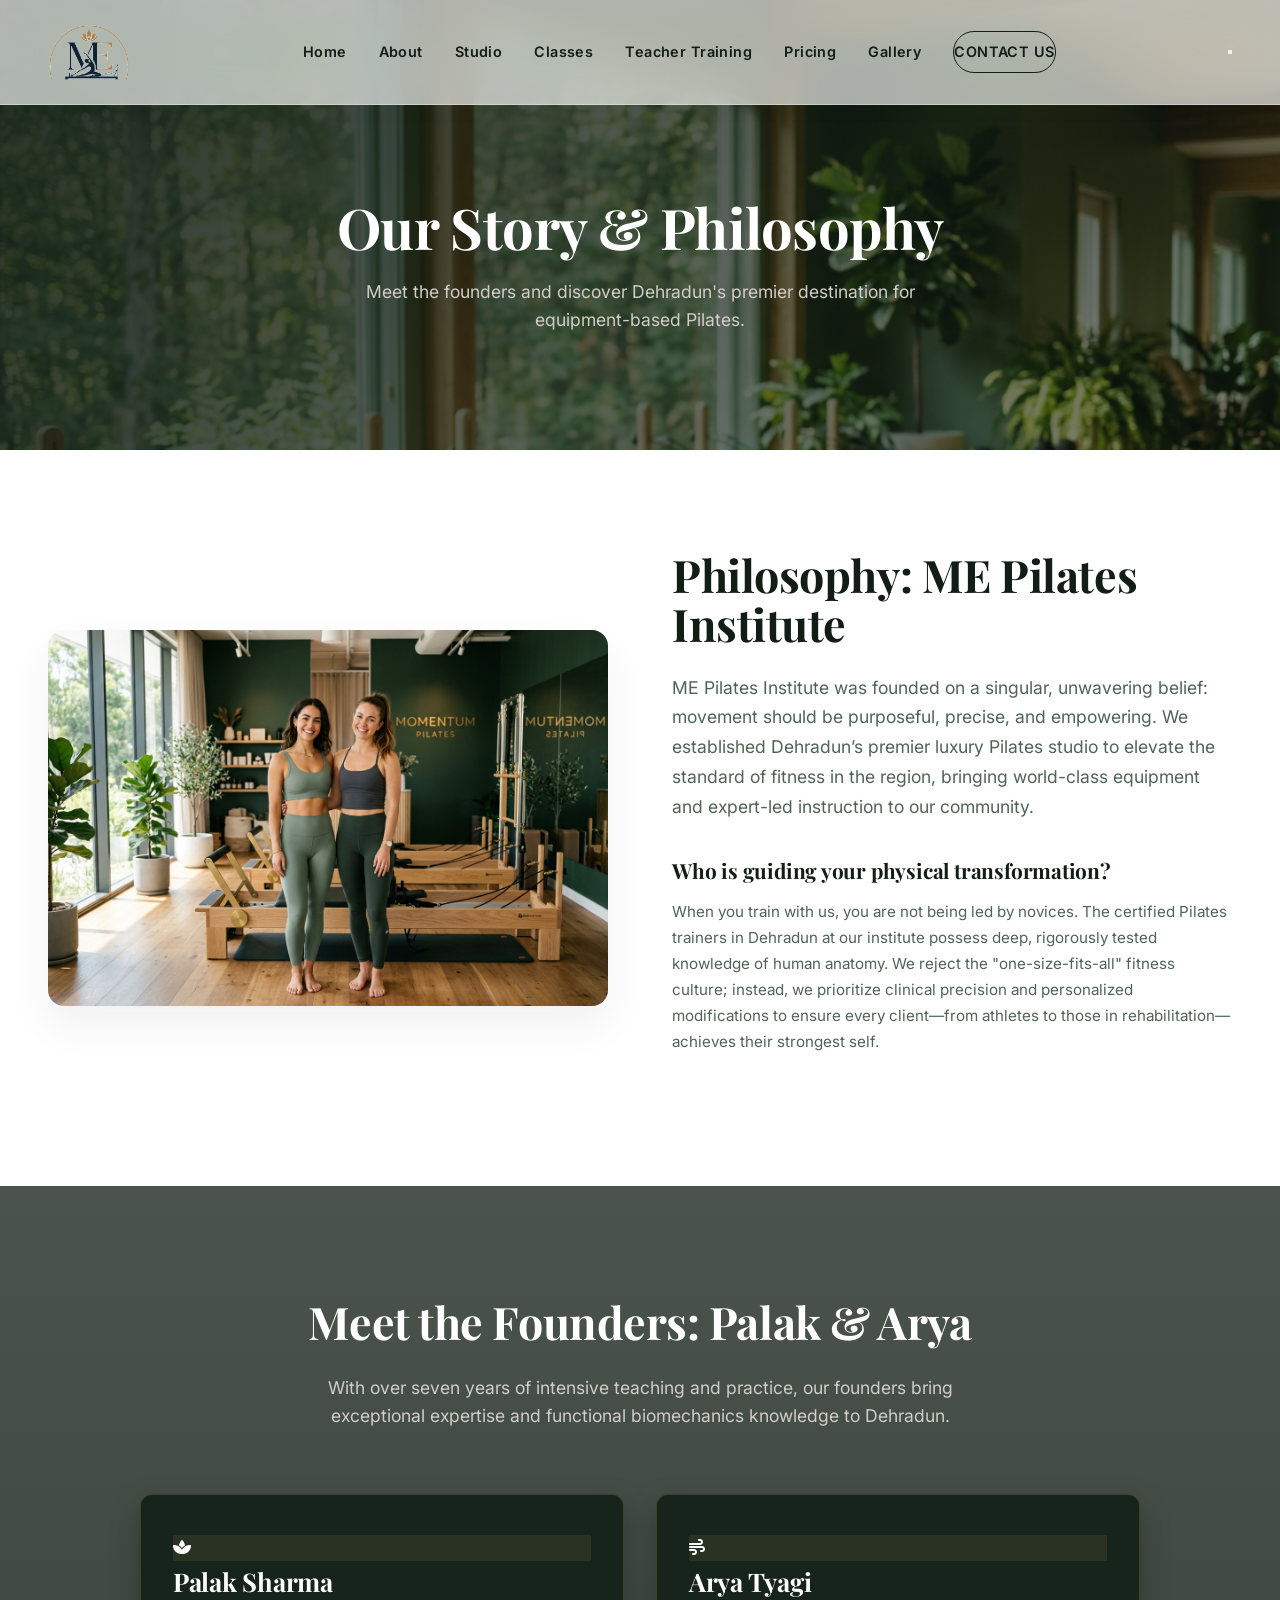
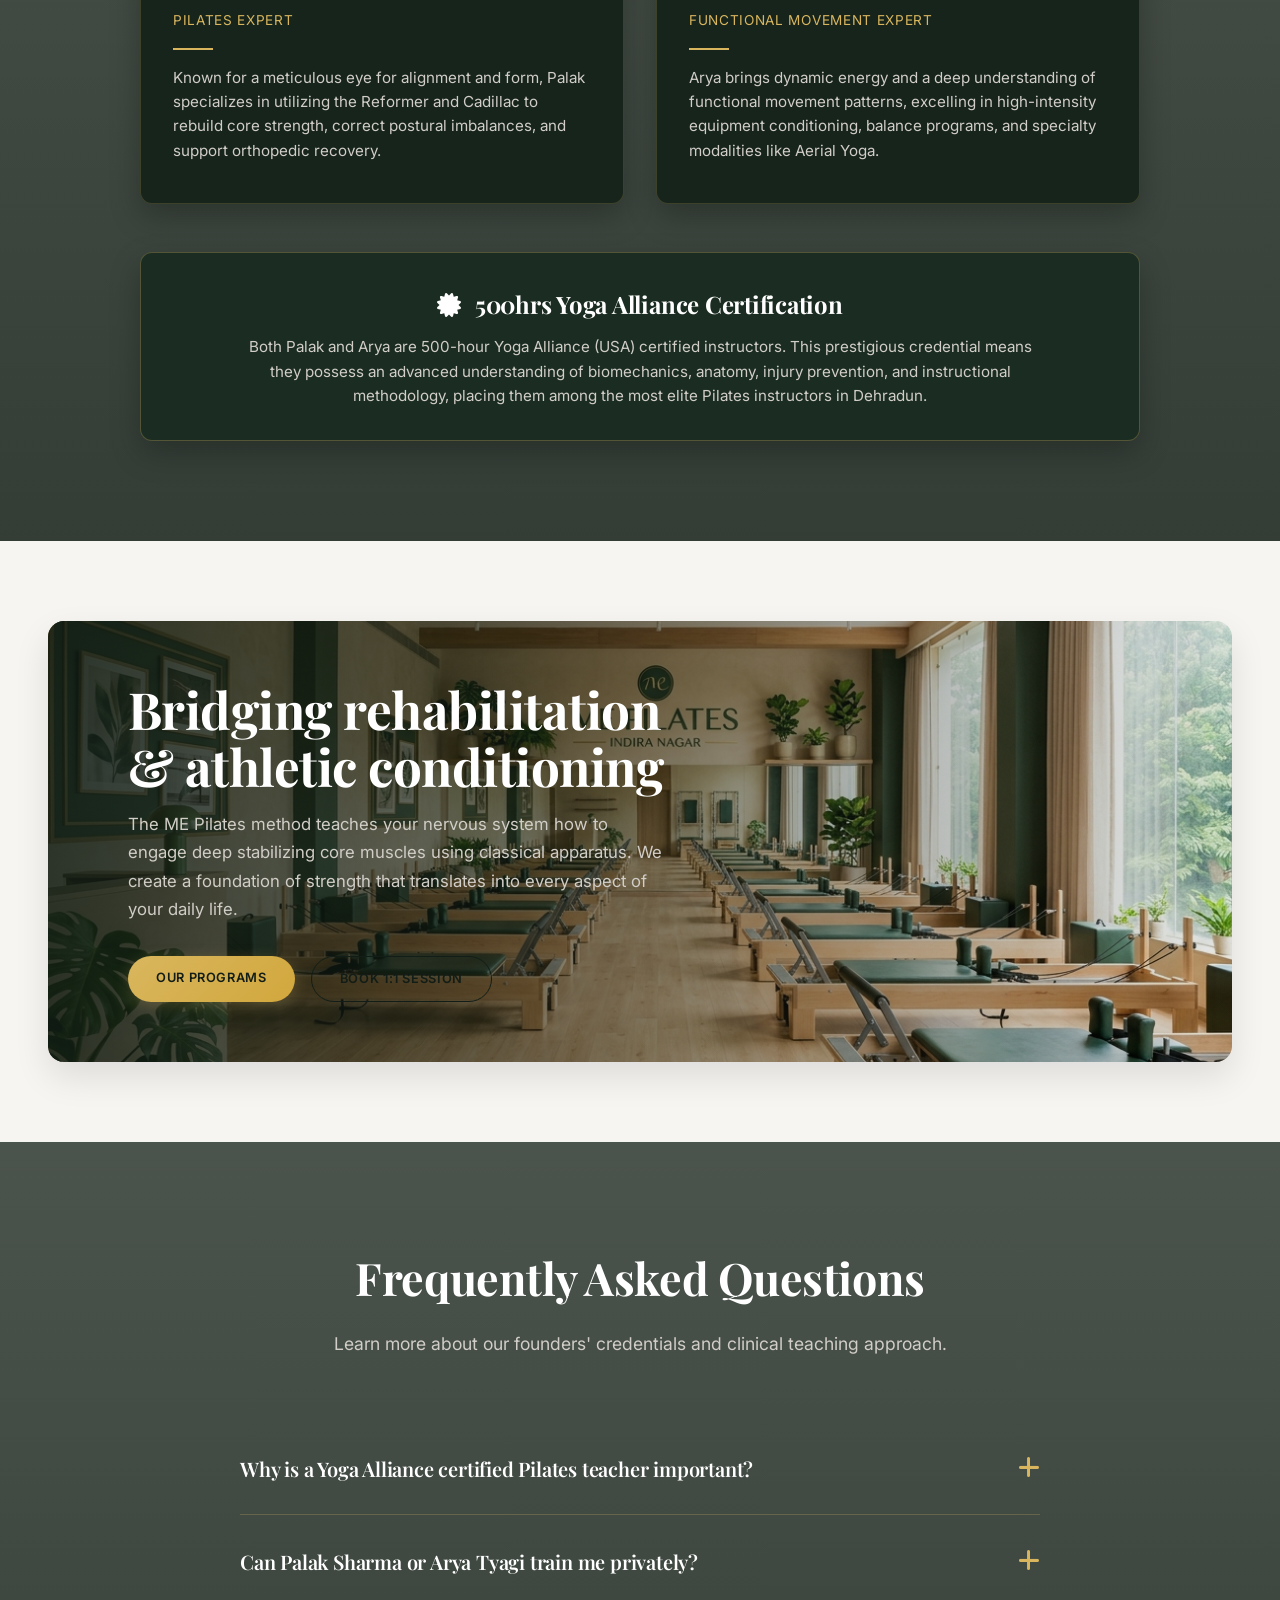
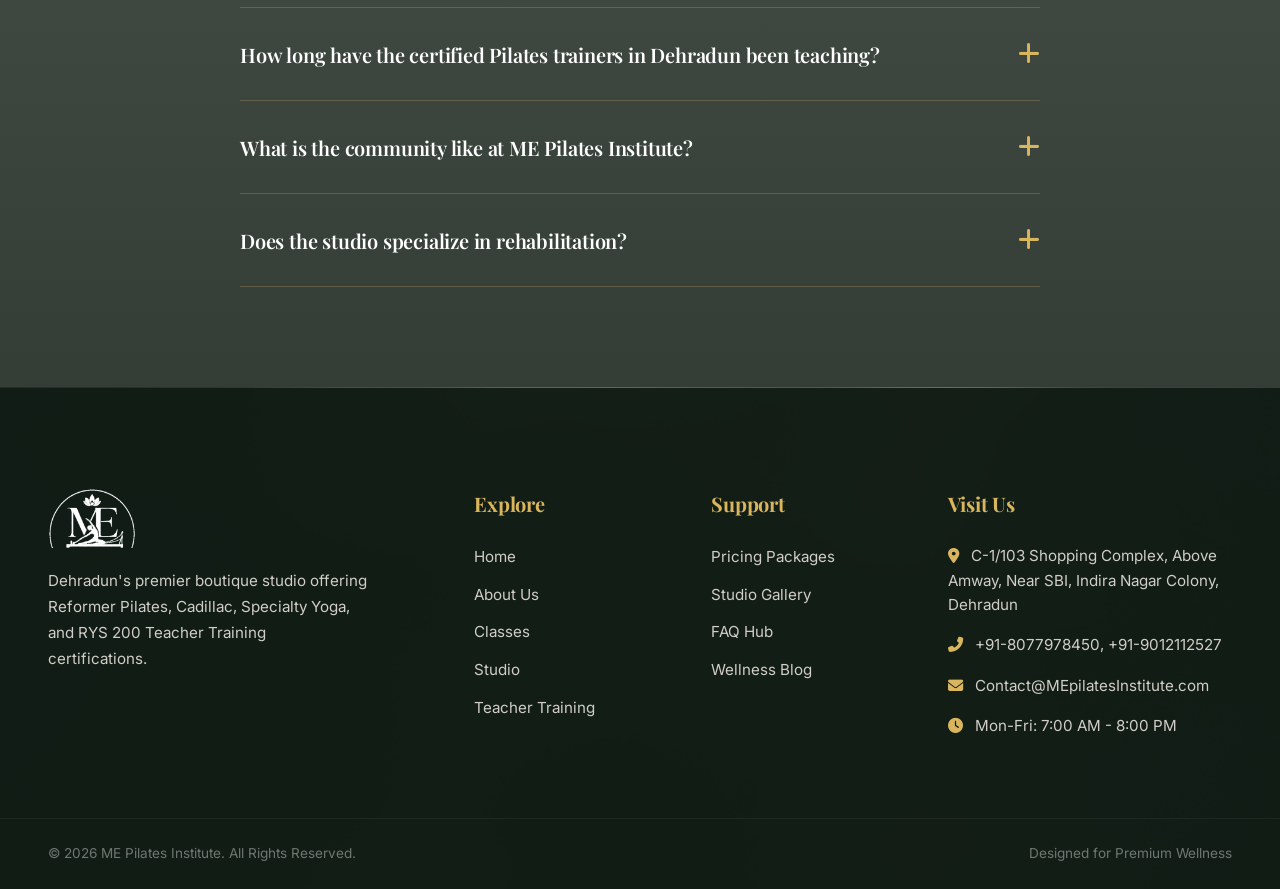
==== commit cbc6bb7b: "style: transition all cards from glassmorphism to solid premium forest green" ====
--- a/about-us.html
+++ b/about-us.html
@@ -93,7 +93,7 @@
                 </div>
                 
                 <div class="grid-cards" style="max-width: 1000px; margin: 0 auto;">
-                    <div class="power-glass-card" style="background: rgba(255, 255, 255, 0.04); border-radius: 12px; padding: 40px 32px;">
+                    <div class="power-glass-card" style="padding: 40px 32px;">
                         <div class="card-icon" style="background: rgba(213, 178, 99, 0.1);"><i class="fas fa-spa"></i></div>
                         <h3 style="color: var(--color-white); font-size: 1.6rem; margin-bottom: 8px;">Palak Sharma</h3>
                         <span style="font-family: var(--font-body); font-size: 0.85rem; color: var(--color-gold); text-transform: uppercase; letter-spacing: 0.05em; display: block; margin-bottom: 16px;">Pilates Expert</span>
@@ -101,7 +101,7 @@
                         <p class="power-card-desc" style="font-size: 0.95rem;">Known for a meticulous eye for alignment and form, Palak specializes in utilizing the Reformer and Cadillac to rebuild core strength, correct postural imbalances, and support orthopedic recovery.</p>
                     </div>
                     
-                    <div class="power-glass-card" style="background: rgba(255, 255, 255, 0.04); border-radius: 12px; padding: 40px 32px;">
+                    <div class="power-glass-card" style="padding: 40px 32px;">
                         <div class="card-icon" style="background: rgba(213, 178, 99, 0.1);"><i class="fas fa-wind"></i></div>
                         <h3 style="color: var(--color-white); font-size: 1.6rem; margin-bottom: 8px;">Arya Tyagi</h3>
                         <span style="font-family: var(--font-body); font-size: 0.85rem; color: var(--color-gold); text-transform: uppercase; letter-spacing: 0.05em; display: block; margin-bottom: 16px;">Functional Movement Expert</span>
@@ -111,7 +111,7 @@
                 </div>
 
                 <!-- Gold Highlight Credentials Banner -->
-                <div class="power-glass-card" style="max-width: 1000px; margin: 48px auto 0 auto; background: rgba(213, 178, 99, 0.06); border: 1px solid rgba(213, 178, 99, 0.25); text-align: center; padding: 32px;">
+                <div class="power-glass-card" style="max-width: 1000px; margin: 48px auto 0 auto; background: #1b2d22; border: 1px solid rgba(213, 178, 99, 0.3); text-align: center; padding: 32px;">
                     <h3 style="color: var(--color-gold); font-size: 1.5rem; margin-bottom: 12px;"><i class="fas fa-certificate" style="margin-right: 8px;"></i> 500hrs Yoga Alliance Certification</h3>
                     <p style="max-width: 800px; margin: 0 auto; font-size: 0.95rem; line-height: 1.6; color: var(--color-light-text); font-family: var(--font-body);">Both Palak and Arya are 500-hour Yoga Alliance (USA) certified instructors. This prestigious credential means they possess an advanced understanding of biomechanics, anatomy, injury prevention, and instructional methodology, placing them among the most elite Pilates instructors in Dehradun.</p>
                 </div>
--- a/css/style.css
+++ b/css/style.css
@@ -654,20 +654,7 @@
   }
 }
 
-.power-glass-card {
-  background: rgba(255, 255, 255, 0.03);
-  backdrop-filter: blur(12px) saturate(180%);
-  border: 1px solid rgba(255, 255, 255, 0.08);
-  border-radius: 12px;
-  padding: 32px 24px;
-  transition: var(--transition-smooth);
-}
-
-.power-glass-card:hover {
-  background: rgba(255, 255, 255, 0.06);
-  border-color: rgba(213, 178, 99, 0.3);
-  transform: translateY(-4px);
-}
+/* --- Premium Solid Cards --- */
 
 .power-card-title {
   font-family: var(--font-headings);
@@ -1298,6 +1285,23 @@
   margin: 0 auto;
 }
 
+.power-glass-card {
+  background: #16241c; /* Solid rich dark green */
+  border: 1px solid rgba(213, 178, 99, 0.2);
+  border-radius: 12px;
+  padding: 32px 24px;
+  transition: var(--transition-smooth);
+  box-shadow: 0 12px 30px rgba(0, 0, 0, 0.25);
+}
+
+.power-glass-card:hover {
+  background: #1b2d22; /* Slightly lighter solid green on hover */
+  border-color: rgba(213, 178, 99, 0.45);
+  transform: translateY(-4px);
+  box-shadow: 0 20px 40px rgba(0, 0, 0, 0.35);
+}
+
+/* --- Premium Solid Cards --- */
 .horizontal-card {
   display: flex;
   background: rgba(255, 255, 255, 0.03);
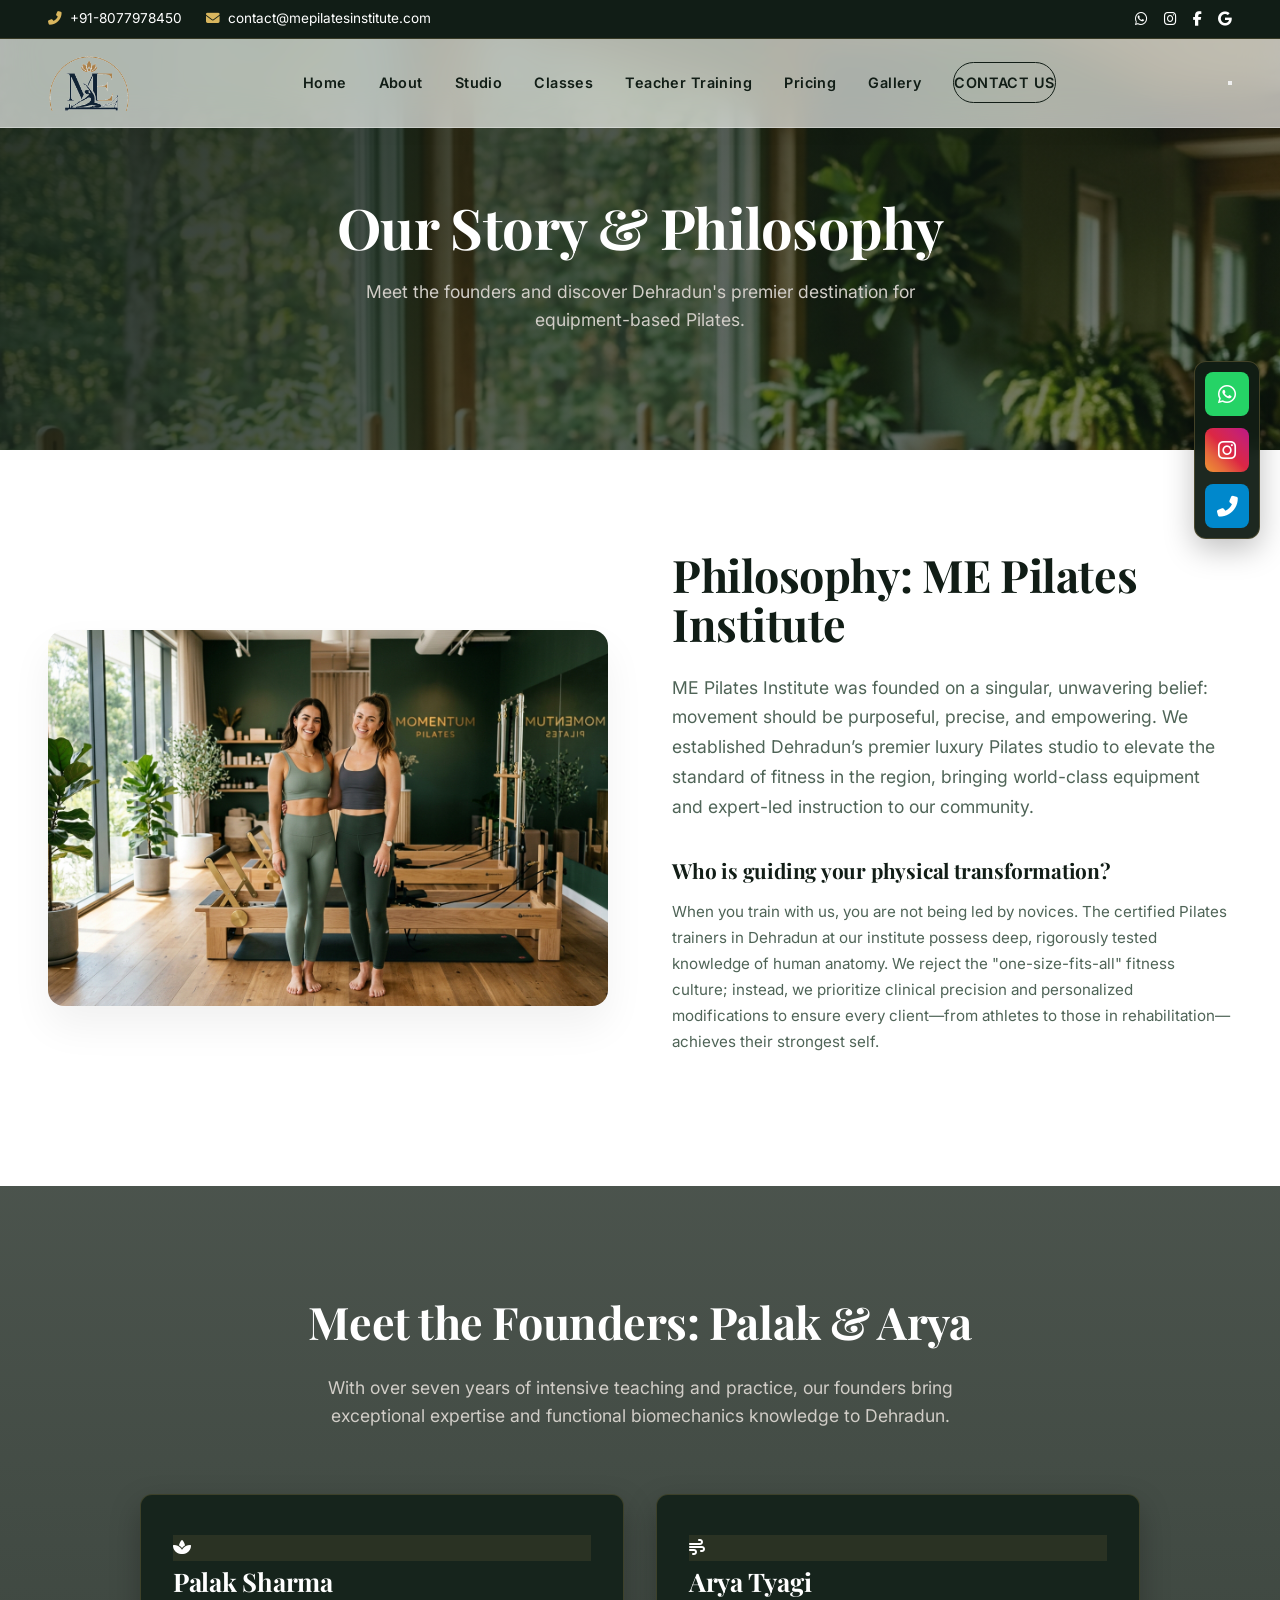
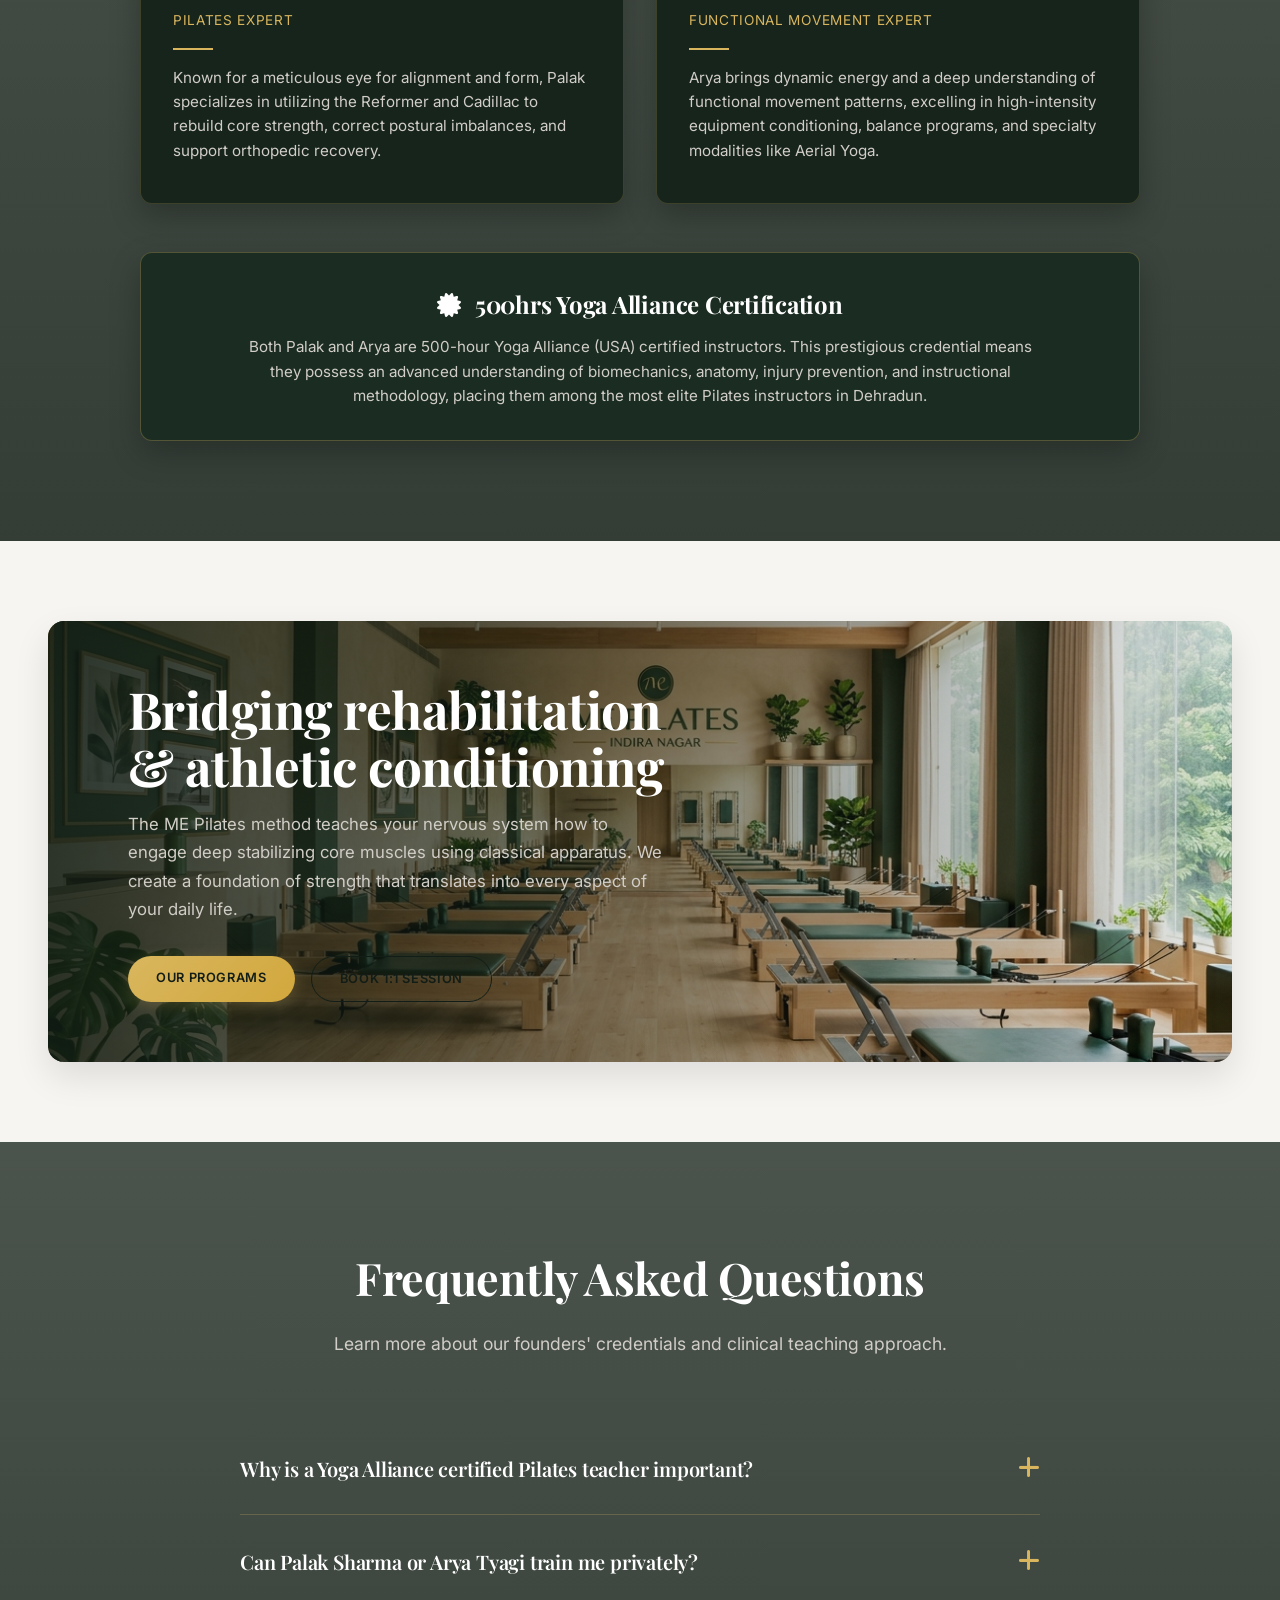
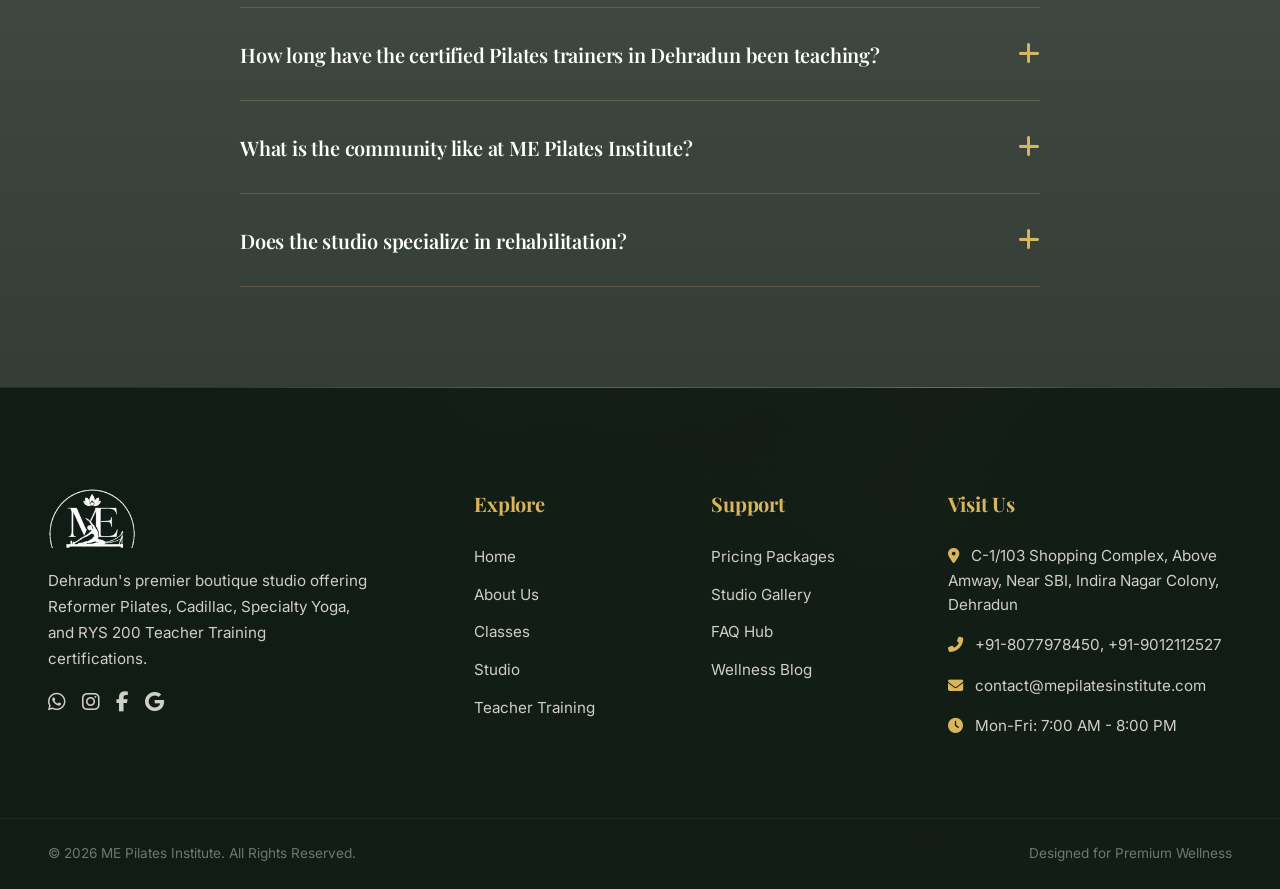
==== commit 194466aa: "feat: add premium top info bar, footer social links, and floating right contact sidebar to all pages" ====
--- a/about-us.html
+++ b/about-us.html
@@ -31,7 +31,21 @@
 <body>
     
     <!-- Premium Navigation Header -->
-    <header class="site-header">
+        <header class="site-header">
+        <div class="site-top-bar">
+            <div class="container top-bar-container">
+                <div class="top-bar-contact">
+                    <a href="tel:+918077978450"><i class="fas fa-phone-alt"></i> +91-8077978450</a>
+                    <a href="mailto:contact@mepilatesinstitute.com"><i class="fas fa-envelope"></i> contact@mepilatesinstitute.com</a>
+                </div>
+                <div class="top-bar-socials">
+                    <a href="https://wa.me/918077978450" target="_blank" title="WhatsApp"><i class="fab fa-whatsapp"></i></a>
+                    <a href="https://www.instagram.com/mepilatesinstitute?igsh=MW95dHBjYW1nZ3gxcA==" target="_blank" title="Instagram"><i class="fab fa-instagram"></i></a>
+                    <a href="https://www.facebook.com/share/19SUEZdyGA/" target="_blank" title="Facebook"><i class="fab fa-facebook-f"></i></a>
+                    <a href="https://share.google/hC6mRgUnRWeRK9oWT" target="_blank" title="Google Business"><i class="fab fa-google"></i></a>
+                </div>
+            </div>
+        </div>
         <div class="container nav-container">
             <a href="index.html" class="logo-wrapper">
                 <img src="assets/images/logo.png" alt="ME Pilates Institute Logo" class="logo-image">
@@ -202,6 +216,12 @@
             <div class="footer-brand">
                 <img src="assets/images/logo.png" alt="ME Pilates Institute Logo" class="footer-logo" style="height: 60px; width: auto; margin-bottom: 20px; filter: brightness(0) invert(1);">
                 <p>Dehradun's premier boutique studio offering Reformer Pilates, Cadillac, Specialty Yoga, and RYS 200 Teacher Training certifications.</p>
+                <div class="footer-socials">
+                    <a href="https://wa.me/918077978450" target="_blank" title="WhatsApp"><i class="fab fa-whatsapp"></i></a>
+                    <a href="https://www.instagram.com/mepilatesinstitute?igsh=MW95dHBjYW1nZ3gxcA==" target="_blank" title="Instagram"><i class="fab fa-instagram"></i></a>
+                    <a href="https://www.facebook.com/share/19SUEZdyGA/" target="_blank" title="Facebook"><i class="fab fa-facebook-f"></i></a>
+                    <a href="https://share.google/hC6mRgUnRWeRK9oWT" target="_blank" title="Google Business"><i class="fab fa-google"></i></a>
+                </div>
             </div>
             
             <div class="footer-links">
@@ -229,7 +249,7 @@
                 <h4>Visit Us</h4>
                 <p><i class="fas fa-map-marker-alt" style="color: var(--color-gold); margin-right: 8px;"></i> C-1/103 Shopping Complex, Above Amway, Near SBI, Indira Nagar Colony, Dehradun</p>
                 <p><i class="fas fa-phone-alt" style="color: var(--color-gold); margin-right: 8px;"></i> +91-8077978450, +91-9012112527</p>
-                <p><i class="fas fa-envelope" style="color: var(--color-gold); margin-right: 8px;"></i> Contact@MEpilatesInstitute.com</p>
+                <p><i class="fas fa-envelope" style="color: var(--color-gold); margin-right: 8px;"></i> contact@mepilatesinstitute.com</p>
                 <p><i class="fas fa-clock" style="color: var(--color-gold); margin-right: 8px;"></i> Mon-Fri: 7:00 AM - 8:00 PM</p>
             </div>
         </div>
@@ -240,6 +260,19 @@
         </div>
     </footer>
 
+    <!-- Floating Contact Sidebar -->
+    <div class="floating-contact-bar">
+        <a href="https://wa.me/918077978450" target="_blank" class="contact-btn whatsapp" title="Chat on WhatsApp">
+            <i class="fab fa-whatsapp"></i>
+        </a>
+        <a href="https://www.instagram.com/mepilatesinstitute?igsh=MW95dHBjYW1nZ3gxcA==" target="_blank" class="contact-btn instagram" title="Follow on Instagram">
+            <i class="fab fa-instagram"></i>
+        </a>
+        <a href="tel:+918077978450" class="contact-btn phone" title="Call Us">
+            <i class="fas fa-phone-alt"></i>
+        </a>
+    </div>
+
     <script src="js/main.js"></script>
 </body>
 </html>
--- a/css/style.css
+++ b/css/style.css
@@ -79,7 +79,7 @@
   left: 0;
   right: 0;
   z-index: 1000;
-  padding: 24px 0;
+  padding: 0; /* No padding on container itself */
   background-color: rgba(255, 255, 255, 0.65);
   backdrop-filter: blur(20px) saturate(180%);
   -webkit-backdrop-filter: blur(20px) saturate(180%);
@@ -92,32 +92,70 @@
 @supports ((animation-timeline: scroll()) and (animation-range: 0% 100%)) {
   @keyframes shrink-header {
     to {
-      padding: 12px 0;
       background-color: rgba(255, 255, 255, 0.85);
       border-bottom: 1px solid rgba(255, 255, 255, 0.55);
       box-shadow: 0 8px 32px 0 rgba(17, 29, 21, 0.04);
     }
   }
+  @keyframes shrink-nav {
+    to {
+      padding-top: 10px;
+      padding-bottom: 10px;
+    }
+  }
+  @keyframes collapse-top-bar {
+    to {
+      height: 0;
+      padding-top: 0;
+      padding-bottom: 0;
+      opacity: 0;
+      border-bottom: none;
+    }
+  }
   
   .site-header {
     animation: shrink-header auto linear both;
     animation-timeline: scroll(block root);
     animation-range: 0px 100px;
   }
+  .nav-container {
+    animation: shrink-nav auto linear both;
+    animation-timeline: scroll(block root);
+    animation-range: 0px 100px;
+  }
+  .site-top-bar {
+    animation: collapse-top-bar auto linear both;
+    animation-timeline: scroll(block root);
+    animation-range: 0px 50px;
+  }
 }
 
 /* JS Fallback Class (Applied when scroll timeline isn't supported) */
 .site-header.shrunk {
-  padding: 12px 0;
+  padding: 0;
   background-color: rgba(255, 255, 255, 0.85);
   border-bottom: 1px solid rgba(255, 255, 255, 0.55);
   box-shadow: 0 8px 32px 0 rgba(17, 29, 21, 0.04);
 }
+.site-header.shrunk .nav-container {
+  padding-top: 10px;
+  padding-bottom: 10px;
+}
+.site-header.shrunk .site-top-bar {
+  height: 0;
+  padding: 0;
+  opacity: 0;
+  border-bottom: none;
+  overflow: hidden;
+}
 
 .nav-container {
   display: flex;
   justify-content: space-between;
   align-items: center;
+  padding-top: 16px;
+  padding-bottom: 16px;
+  transition: padding var(--transition-smooth);
 }
 
 /* Logo styling */
@@ -1304,20 +1342,19 @@
 /* --- Premium Solid Cards --- */
 .horizontal-card {
   display: flex;
-  background: rgba(255, 255, 255, 0.03);
-  backdrop-filter: blur(12px) saturate(180%);
-  -webkit-backdrop-filter: blur(12px) saturate(180%);
-  border: 1px solid rgba(255, 255, 255, 0.08);
+  background: #e2e8e4; /* Soft, premium sage green card color for contrast */
+  border: 1px solid rgba(17, 29, 21, 0.08);
   border-radius: 16px;
   overflow: hidden;
   transition: var(--transition-smooth);
+  box-shadow: 0 10px 30px rgba(17, 29, 21, 0.04);
 }
 
 .horizontal-card:hover {
-  background: rgba(255, 255, 255, 0.06);
-  border-color: rgba(213, 178, 99, 0.3);
+  background: #dbe2dd; /* Slightly deeper sage green on hover */
+  border-color: rgba(213, 178, 99, 0.4);
   transform: translateY(-4px);
-  box-shadow: 0 20px 40px rgba(0, 0, 0, 0.25);
+  box-shadow: 0 20px 45px rgba(17, 29, 21, 0.08);
 }
 
 .horizontal-card-image {
@@ -1364,10 +1401,11 @@
 .horizontal-card-content h3 {
   font-size: 1.8rem;
   margin-bottom: 12px;
+  color: var(--color-green-dark); /* Dark green headings on light background */
 }
 
 .horizontal-card-content p {
-  color: var(--color-light-text);
+  color: var(--color-green-light); /* Readable soft dark green text on light background */
   font-size: 0.95rem;
   margin-bottom: 24px;
   line-height: 1.6;
@@ -1384,7 +1422,7 @@
 
 .curriculum-bullets li {
   font-size: 0.85rem;
-  color: var(--color-light-text);
+  color: var(--color-green-light); /* Readable text on light background */
   display: flex;
   align-items: center;
   gap: 8px;
@@ -1394,6 +1432,37 @@
   color: var(--color-gold);
   font-size: 0.8rem;
 }
+
+/* --- Dark Background Overrides for Horizontal Cards --- */
+.section-dark .horizontal-card,
+.section-dark-bg .horizontal-card {
+  background: #16241c; /* Solid deep forest green */
+  border: 1px solid rgba(213, 178, 99, 0.2);
+  box-shadow: 0 10px 30px rgba(0, 0, 0, 0.25);
+}
+
+.section-dark .horizontal-card:hover,
+.section-dark-bg .horizontal-card:hover {
+  background: #1b2d22; /* Slightly lighter green on hover */
+  border-color: rgba(213, 178, 99, 0.45);
+  box-shadow: 0 20px 40px rgba(0, 0, 0, 0.35);
+}
+
+.section-dark .horizontal-card-content h3,
+.section-dark-bg .horizontal-card-content h3 {
+  color: var(--color-white) !important;
+}
+
+.section-dark .horizontal-card-content p,
+.section-dark-bg .horizontal-card-content p {
+  color: var(--color-light-text) !important;
+}
+
+.section-dark .curriculum-bullets li,
+.section-dark-bg .curriculum-bullets li {
+  color: var(--color-light-text) !important;
+}
+
 
 /* Mobile responsive for horizontal cards */
 @media (max-width: 768px) {
@@ -1514,4 +1583,161 @@
   }
 }
 
-
+/* --- Premium Top Header Bar --- */
+.site-top-bar {
+  background-color: var(--color-green-dark);
+  border-bottom: 1px solid rgba(213, 178, 99, 0.2);
+  padding: 8px 0;
+  transition: all var(--transition-smooth);
+}
+
+.top-bar-container {
+  display: flex;
+  justify-content: space-between;
+  align-items: center;
+}
+
+.top-bar-contact {
+  display: flex;
+  gap: 24px;
+}
+
+.top-bar-contact a {
+  color: var(--color-white);
+  font-size: 0.85rem;
+  font-family: var(--font-body);
+  display: inline-flex;
+  align-items: center;
+  gap: 8px;
+  transition: var(--transition-fast);
+  text-decoration: none;
+}
+
+.top-bar-contact a:hover {
+  color: var(--color-gold);
+}
+
+.top-bar-contact a i {
+  color: var(--color-gold);
+}
+
+.top-bar-socials {
+  display: flex;
+  gap: 16px;
+}
+
+.top-bar-socials a {
+  color: var(--color-white);
+  font-size: 0.9rem;
+  transition: var(--transition-fast);
+  display: inline-flex;
+  align-items: center;
+  justify-content: center;
+  text-decoration: none;
+}
+
+.top-bar-socials a:hover {
+  color: var(--color-gold);
+  transform: translateY(-2px);
+}
+
+/* Hide top header bar on mobile/tablet to prevent layout overlap */
+@media (max-width: 768px) {
+  .site-top-bar {
+    display: none !important;
+  }
+}
+
+/* --- Floating Contact Sidebar --- */
+.floating-contact-bar {
+  position: fixed;
+  right: 20px;
+  top: 50%;
+  transform: translateY(-50%);
+  z-index: 1200;
+  background: rgba(17, 29, 21, 0.95);
+  border: 1px solid rgba(213, 178, 99, 0.25);
+  border-radius: 12px;
+  padding: 10px;
+  display: flex;
+  flex-direction: column;
+  gap: 12px;
+  box-shadow: 0 10px 30px rgba(0, 0, 0, 0.25);
+  backdrop-filter: blur(8px);
+  -webkit-backdrop-filter: blur(8px);
+}
+
+.contact-btn {
+  width: 44px;
+  height: 44px;
+  border-radius: 8px;
+  display: flex;
+  align-items: center;
+  justify-content: center;
+  color: var(--color-white) !important;
+  font-size: 1.3rem;
+  transition: all var(--transition-fast);
+  text-decoration: none;
+}
+
+.contact-btn:hover {
+  transform: scale(1.1);
+}
+
+.contact-btn.whatsapp {
+  background-color: #25D366;
+}
+.contact-btn.whatsapp:hover {
+  box-shadow: 0 0 15px rgba(37, 211, 102, 0.5);
+}
+
+.contact-btn.instagram {
+  background: linear-gradient(45deg, #f09433 0%, #e6683c 25%, #dc2743 50%, #cc2366 75%, #bc1888 100%);
+}
+.contact-btn.instagram:hover {
+  box-shadow: 0 0 15px rgba(220, 39, 67, 0.5);
+}
+
+.contact-btn.phone {
+  background-color: #0088cc;
+}
+.contact-btn.phone:hover {
+  box-shadow: 0 0 15px rgba(0, 136, 204, 0.5);
+}
+
+@media (max-width: 480px) {
+  .floating-contact-bar {
+    right: 10px;
+    padding: 6px;
+    gap: 8px;
+  }
+  .contact-btn {
+    width: 38px;
+    height: 38px;
+    font-size: 1.1rem;
+  }
+}
+
+/* --- Footer Socials --- */
+.footer-socials {
+  margin-top: 20px;
+  display: flex;
+  gap: 16px;
+}
+
+.footer-socials a {
+  color: var(--color-light-text);
+  font-size: 1.25rem;
+  transition: var(--transition-fast);
+  display: inline-flex;
+  align-items: center;
+  justify-content: center;
+  text-decoration: none;
+}
+
+.footer-socials a:hover {
+  color: var(--color-gold);
+  transform: translateY(-2px);
+}
+
+
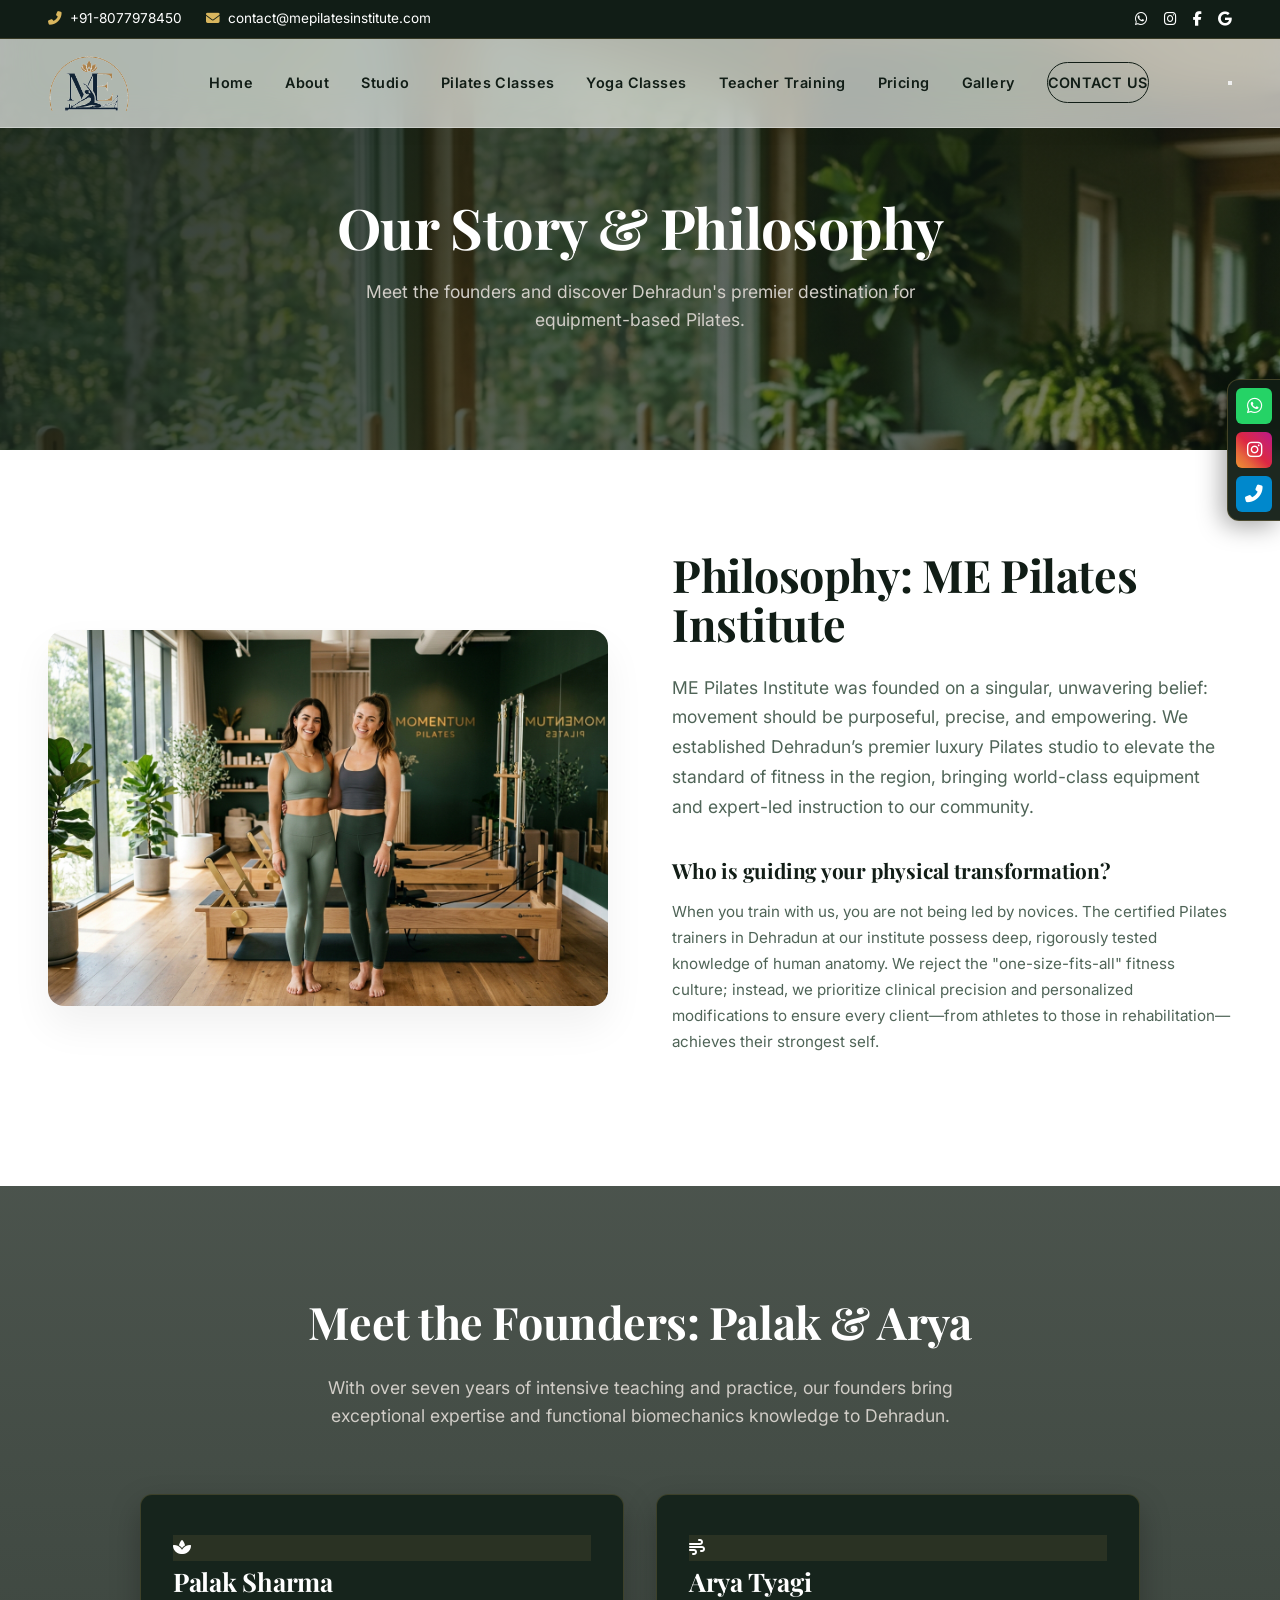
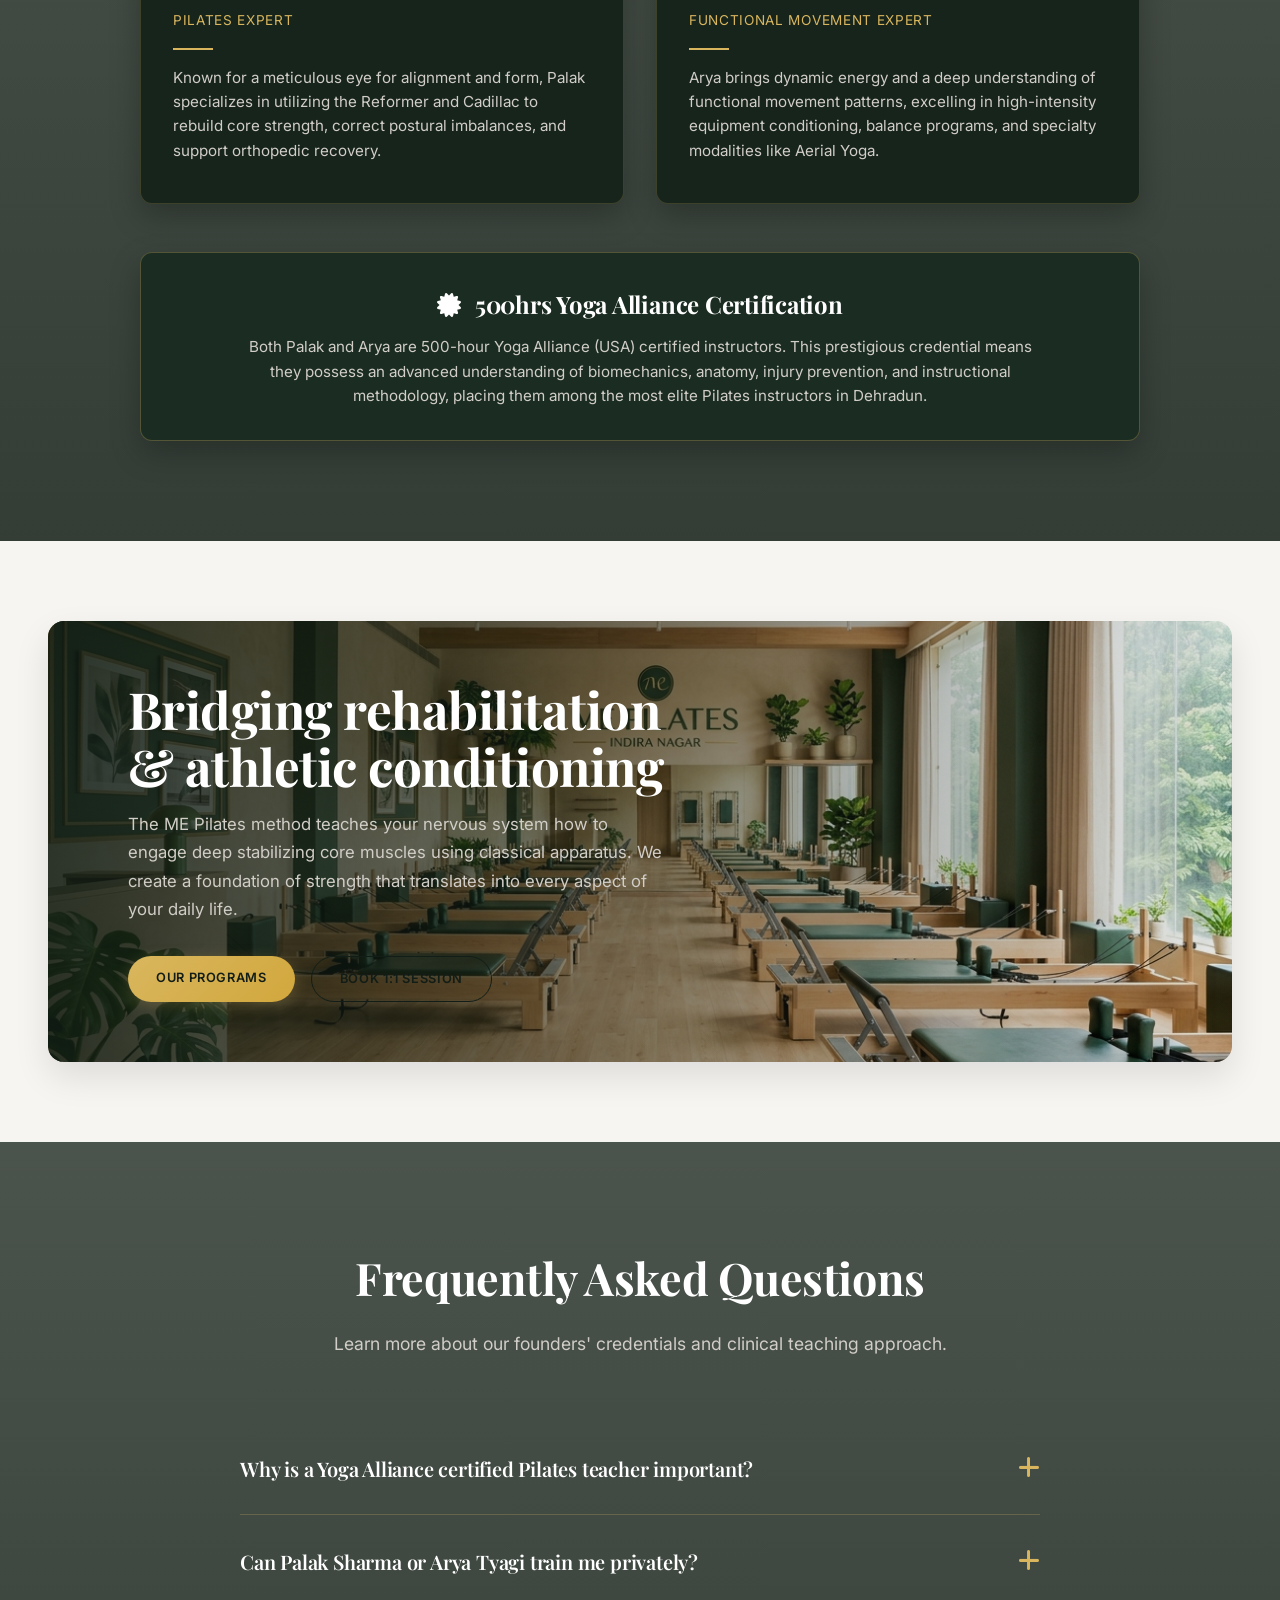
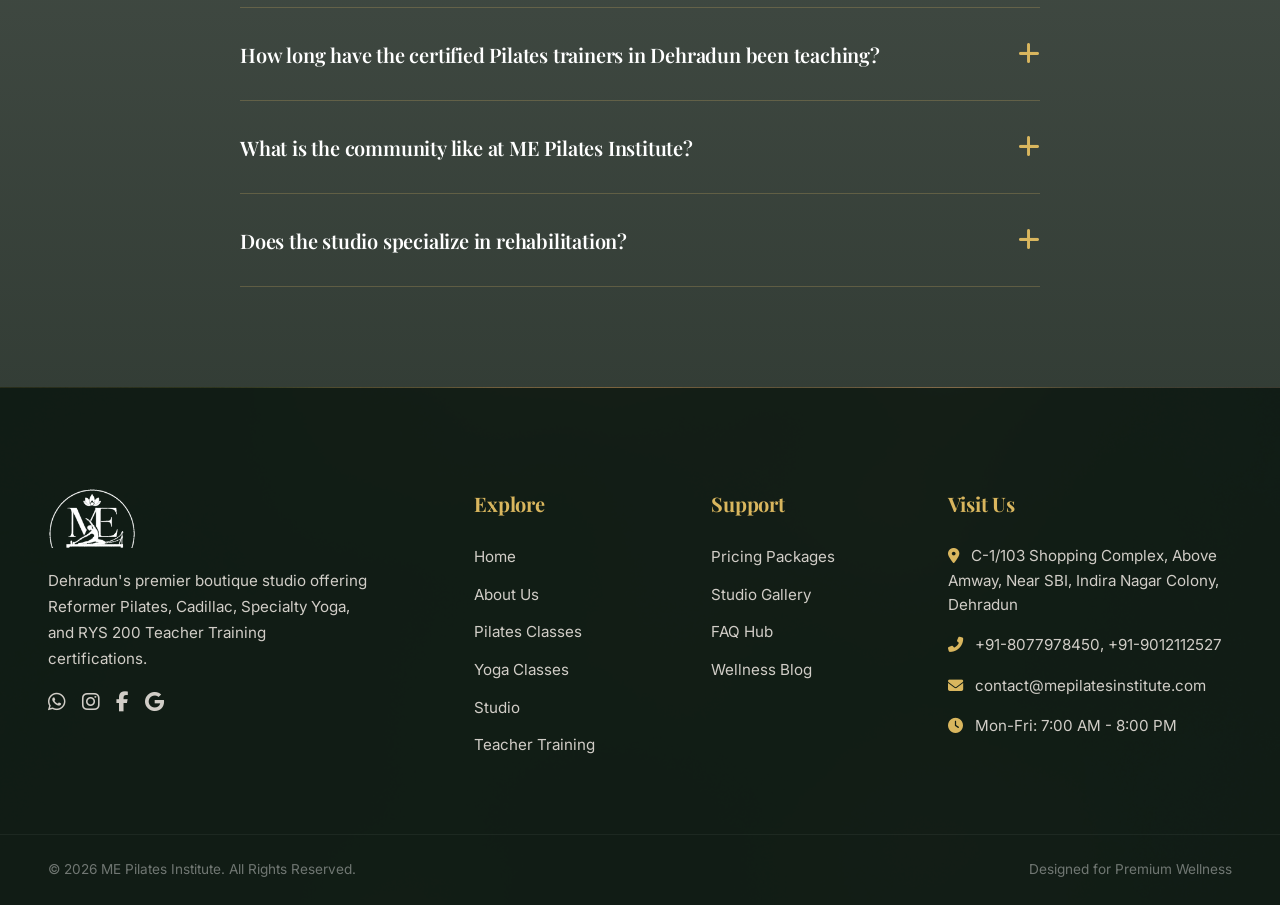
==== commit 13566f3f: "Restructure Classes section into separate Pilates and Yoga Classes premium style grid pages, update " ====
--- a/about-us.html
+++ b/about-us.html
@@ -55,7 +55,7 @@
                     <li><a href="index.html">Home</a></li>
                     <li><a href="about-us.html" class="active">About</a></li>
                     <li><a href="pilates-studio-dehradun.html">Studio</a></li>
-                    <li><a href="pilates-classes-dehradun.html">Classes</a></li>
+                    <li><a href="pilates-classes-dehradun.html">Pilates Classes</a></li><li><a href="yoga-classes-dehradun.html">Yoga Classes</a></li>
                     <li><a href="pilates-teacher-training-dehradun.html">Teacher Training</a></li>
                     <li><a href="pricing.html">Pricing</a></li>
                     <li><a href="gallery.html">Gallery</a></li>
@@ -229,7 +229,7 @@
                 <ul>
                     <li><a href="index.html">Home</a></li>
                     <li><a href="about-us.html">About Us</a></li>
-                    <li><a href="pilates-classes-dehradun.html">Classes</a></li>
+                    <li><a href="pilates-classes-dehradun.html">Pilates Classes</a></li><li><a href="yoga-classes-dehradun.html">Yoga Classes</a></li>
                     <li><a href="pilates-studio-dehradun.html">Studio</a></li>
                     <li><a href="pilates-teacher-training-dehradun.html">Teacher Training</a></li>
                 </ul>
--- a/css/style.css
+++ b/css/style.css
@@ -1651,37 +1651,38 @@
 /* --- Floating Contact Sidebar --- */
 .floating-contact-bar {
   position: fixed;
-  right: 20px;
+  right: 0; /* Sticky flush against the right edge */
   top: 50%;
   transform: translateY(-50%);
   z-index: 1200;
   background: rgba(17, 29, 21, 0.95);
   border: 1px solid rgba(213, 178, 99, 0.25);
-  border-radius: 12px;
-  padding: 10px;
+  border-right: none; /* No border on the screen-attached edge */
+  border-radius: 12px 0 0 12px; /* Rounded only on the left side */
+  padding: 8px; /* Reduced from 10px */
   display: flex;
   flex-direction: column;
-  gap: 12px;
-  box-shadow: 0 10px 30px rgba(0, 0, 0, 0.25);
+  gap: 8px; /* Reduced from 12px */
+  box-shadow: -5px 5px 25px rgba(0, 0, 0, 0.35); /* Shadow projecting left */
   backdrop-filter: blur(8px);
   -webkit-backdrop-filter: blur(8px);
 }
 
 .contact-btn {
-  width: 44px;
-  height: 44px;
-  border-radius: 8px;
+  width: 36px; /* Reduced from 44px */
+  height: 36px; /* Reduced from 44px */
+  border-radius: 6px; /* Slightly tighter border radius */
   display: flex;
   align-items: center;
   justify-content: center;
   color: var(--color-white) !important;
-  font-size: 1.3rem;
+  font-size: 1.1rem; /* Reduced from 1.3rem */
   transition: all var(--transition-fast);
   text-decoration: none;
 }
 
 .contact-btn:hover {
-  transform: scale(1.1);
+  transform: scale(1.1) translateX(-2px); /* Moves slightly leftward on hover */
 }
 
 .contact-btn.whatsapp {
@@ -1707,14 +1708,14 @@
 
 @media (max-width: 480px) {
   .floating-contact-bar {
-    right: 10px;
+    right: 0;
     padding: 6px;
-    gap: 8px;
+    gap: 6px;
   }
   .contact-btn {
-    width: 38px;
-    height: 38px;
-    font-size: 1.1rem;
+    width: 32px;
+    height: 32px;
+    font-size: 1.0rem;
   }
 }
 
@@ -1740,4 +1741,151 @@
   transform: translateY(-2px);
 }
 
-
+/* --- Premium Style Grid & Cards --- */
+.classes-grid-section {
+  padding: 80px 0;
+  background-color: var(--color-sand-bg);
+}
+
+.classes-grid-section.dark {
+  background-color: var(--color-green-dark);
+  color: var(--color-white);
+}
+
+.classes-card-grid {
+  display: grid;
+  grid-template-columns: repeat(auto-fit, minmax(280px, 1fr));
+  gap: 30px;
+  margin-top: 40px;
+}
+
+.style-card {
+  background-color: #16251c; /* Solid rich dark green card background */
+  border-radius: 12px;
+  overflow: hidden;
+  box-shadow: 0 10px 30px rgba(0, 0, 0, 0.15);
+  border: 1px solid rgba(213, 178, 99, 0.15);
+  display: flex;
+  flex-direction: column;
+  height: 100%;
+  transition: all var(--transition-smooth);
+}
+
+.style-card-image-wrapper {
+  position: relative;
+  width: 100%;
+  padding-top: 75%; /* 4:3 Aspect Ratio */
+  overflow: hidden;
+}
+
+.style-card-image-wrapper img {
+  position: absolute;
+  top: 0;
+  left: 0;
+  width: 100%;
+  height: 100%;
+  object-fit: cover;
+  transition: transform var(--transition-smooth);
+}
+
+.style-card-content {
+  padding: 24px;
+  display: flex;
+  flex-direction: column;
+  flex-grow: 1;
+}
+
+.style-card-badge {
+  display: inline-block;
+  align-self: flex-start;
+  background-color: var(--color-gold);
+  color: var(--color-green-dark);
+  font-size: 0.75rem;
+  font-weight: 600;
+  text-transform: uppercase;
+  padding: 4px 8px;
+  border-radius: 4px;
+  margin-bottom: 12px;
+  letter-spacing: 0.05em;
+}
+
+.style-card h3 {
+  font-family: var(--font-headings);
+  color: var(--color-gold);
+  font-size: 1.4rem;
+  margin-bottom: 12px;
+  line-height: 1.2;
+}
+
+.style-card p {
+  color: var(--color-white);
+  opacity: 0.85;
+  font-size: 0.9rem;
+  line-height: 1.5;
+  margin-bottom: 24px;
+  flex-grow: 1;
+  font-family: var(--font-body);
+}
+
+.style-card .btn-card {
+  display: inline-block;
+  text-align: center;
+  background-color: var(--color-gold);
+  color: var(--color-green-dark) !important;
+  font-weight: 600;
+  font-size: 0.9rem;
+  padding: 10px 20px;
+  border-radius: 20px; /* Pill button shape */
+  text-decoration: none;
+  transition: all var(--transition-fast);
+  border: 1px solid var(--color-gold);
+  margin-top: auto;
+}
+
+.style-card .btn-card:hover {
+  background-color: transparent;
+  color: var(--color-gold) !important;
+  transform: translateY(-2px);
+}
+
+/* Hover effects for the whole card */
+.style-card:hover {
+  transform: translateY(-8px);
+  border-color: var(--color-gold);
+  box-shadow: 0 15px 35px rgba(213, 178, 99, 0.15);
+}
+
+.style-card:hover .style-card-image-wrapper img {
+  transform: scale(1.06);
+}
+
+.classes-cross-link {
+  margin-top: 60px;
+  text-align: center;
+  padding: 32px;
+  background-color: rgba(255, 255, 255, 0.02);
+  border: 1px dashed rgba(213, 178, 99, 0.3);
+  border-radius: 8px;
+}
+
+.classes-cross-link p {
+  font-family: var(--font-headings);
+  font-size: 1.2rem;
+  color: var(--color-white);
+  margin-bottom: 12px;
+}
+
+.classes-cross-link a {
+  color: var(--color-gold);
+  text-decoration: none;
+  font-weight: 600;
+  border-bottom: 1px solid var(--color-gold);
+  transition: var(--transition-fast);
+}
+
+.classes-cross-link a:hover {
+  color: var(--color-white);
+  border-color: var(--color-white);
+}
+
+
